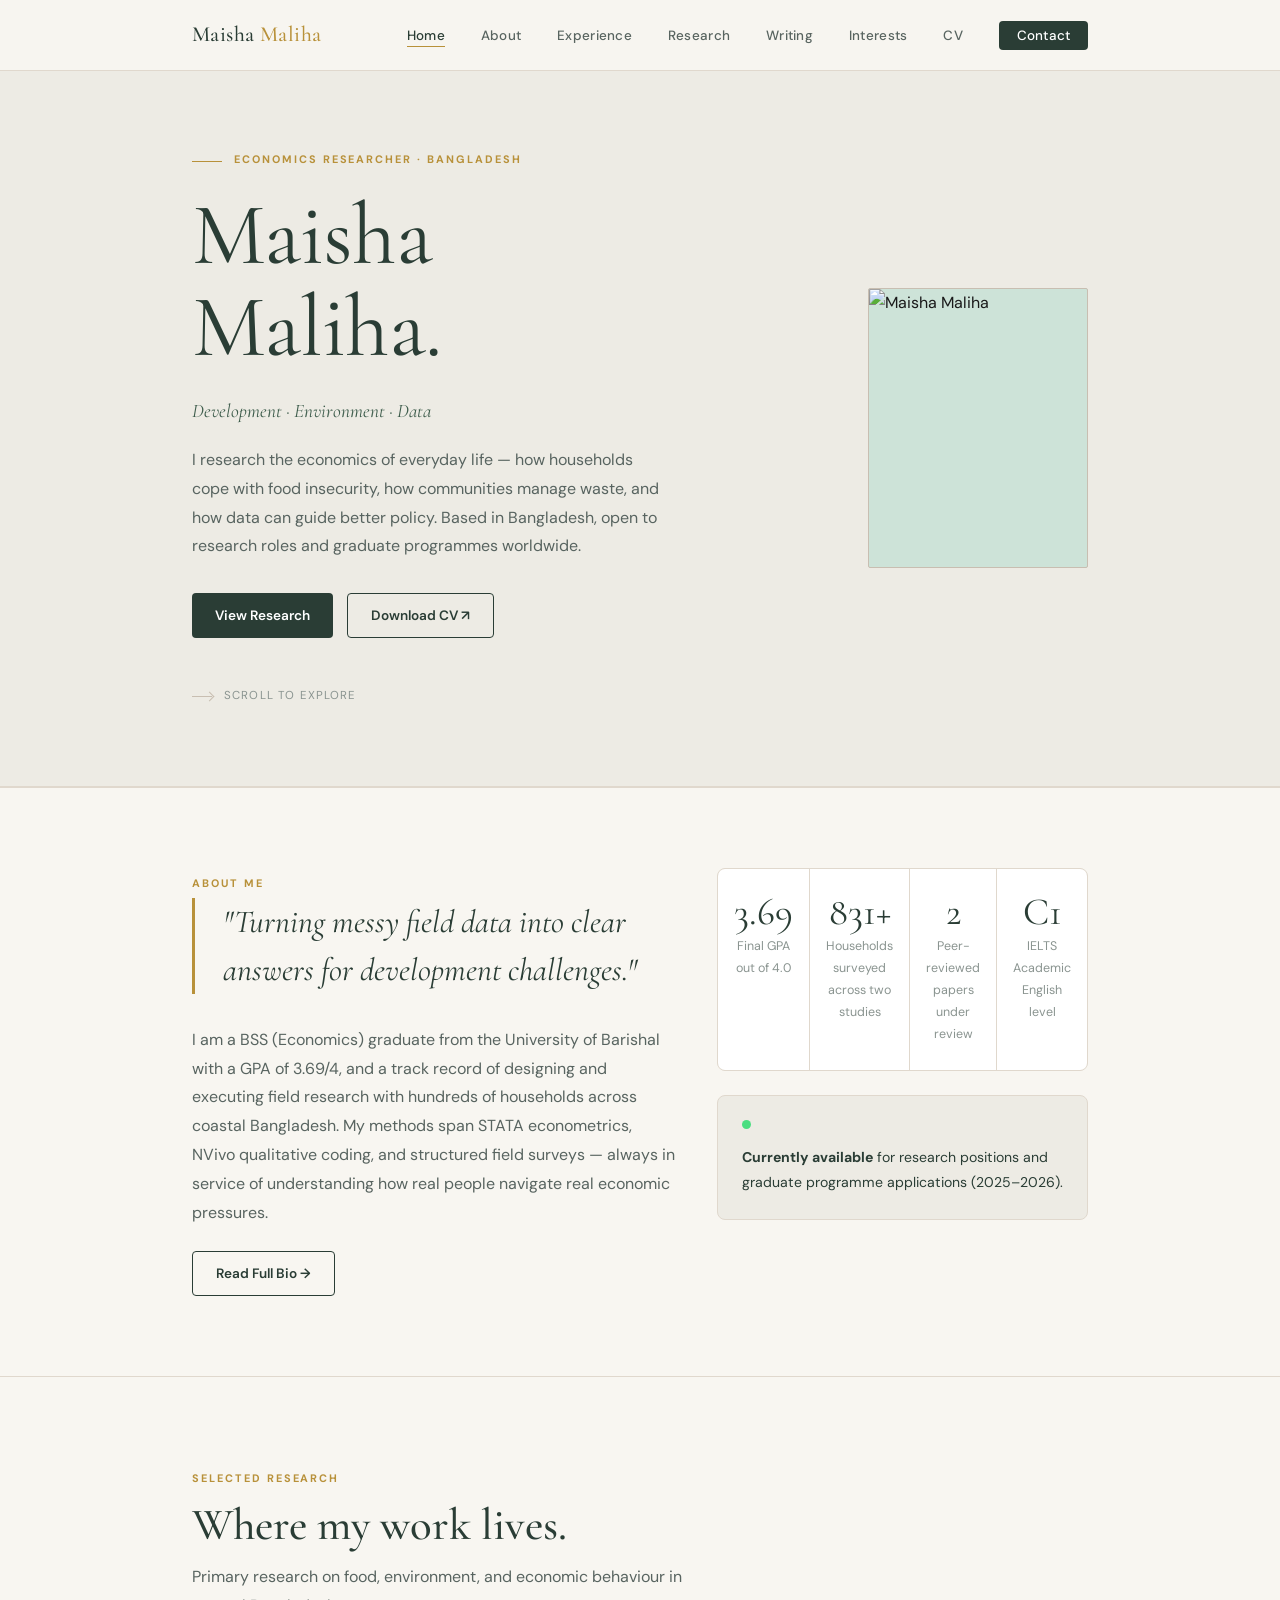
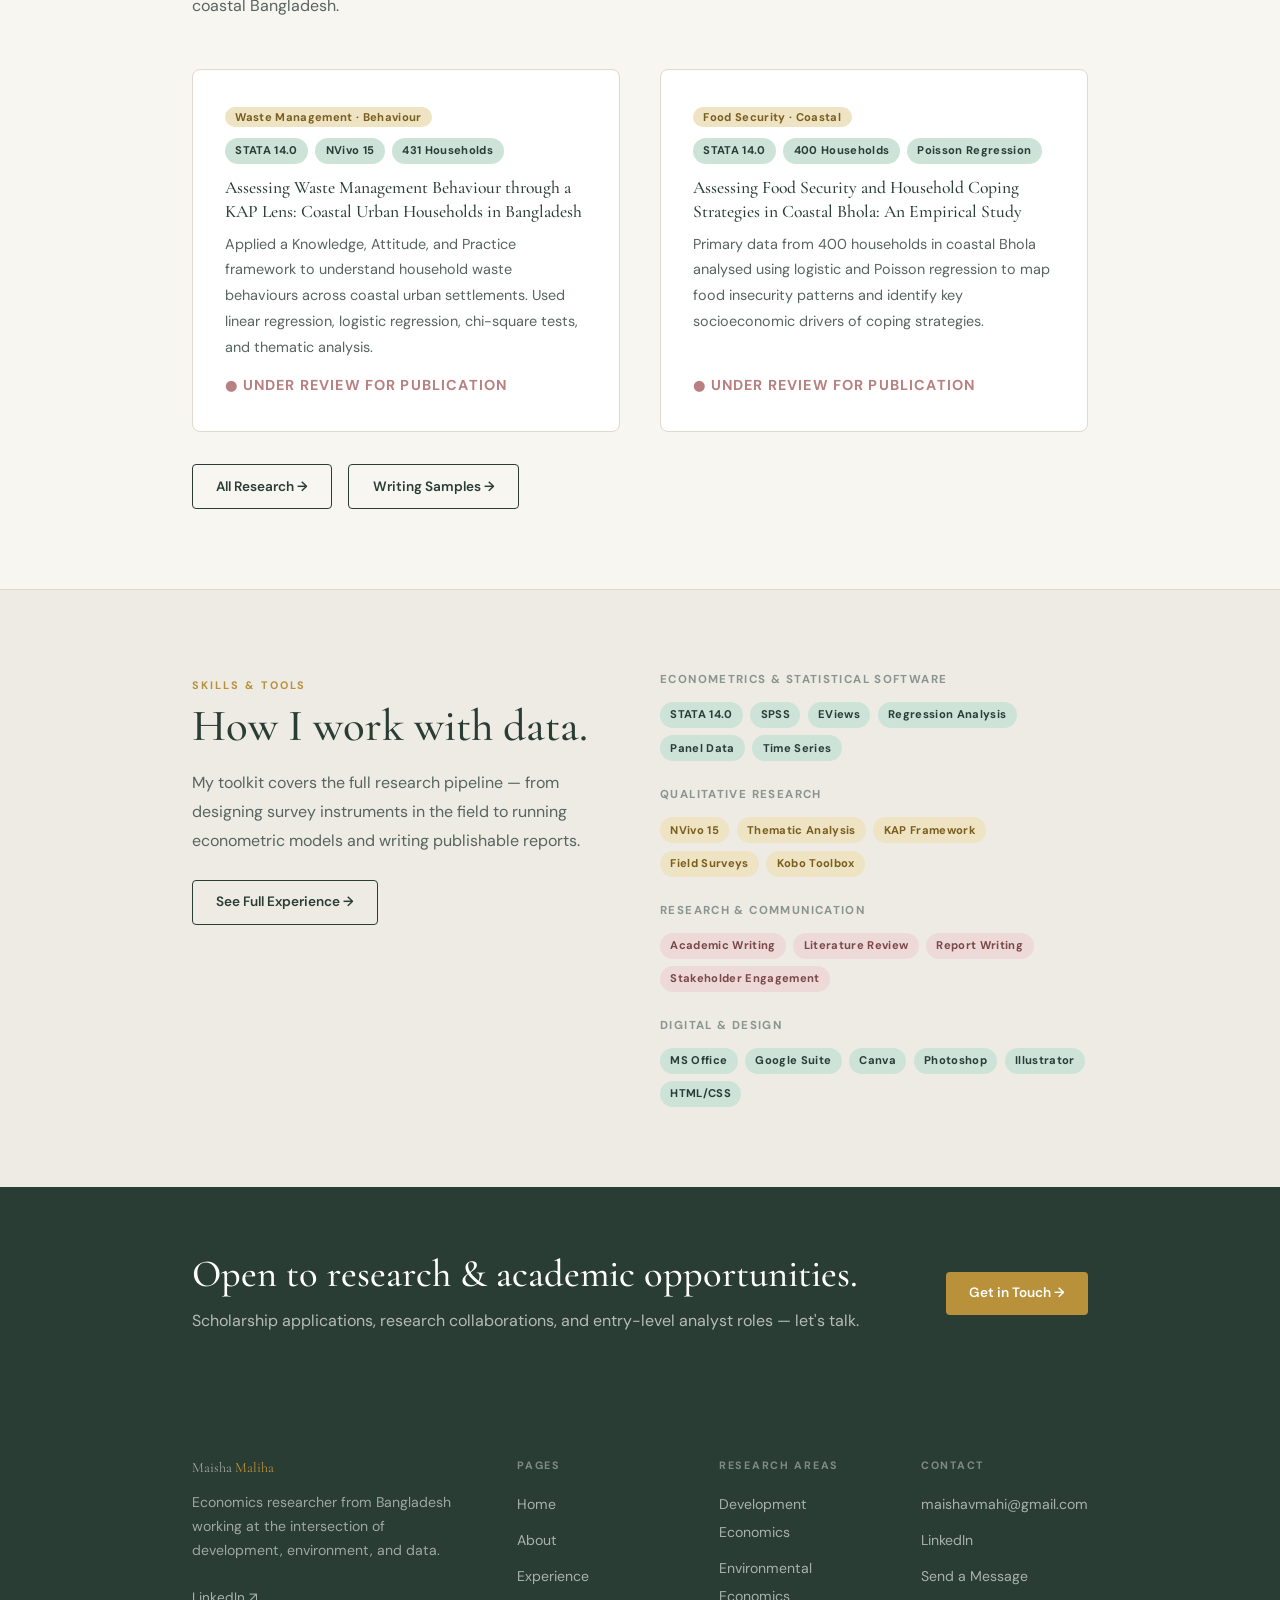
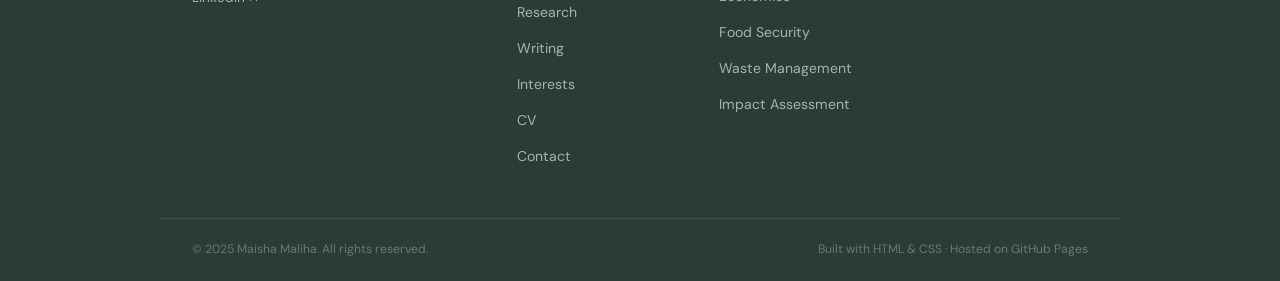
==== index.html @ 53cbda78 "Add files via upload" ====
<!DOCTYPE html>
<html lang="en">
<head>
  <meta charset="UTF-8" />
  <meta name="viewport" content="width=device-width, initial-scale=1.0" />

  <!-- ══ SEO ═══════════════════════════════════════════════════
       ✏️ Replace maishav with your GitHub username below,
          and update the description/keywords if your focus changes.
  ════════════════════════════════════════════════════════════ -->
  <title>Maisha Maliha — Economics Researcher | Bangladesh</title>
  <meta name="description"
        content="Maisha Maliha is a Bangladeshi economics graduate and researcher specialising in development economics, environmental economics, food security, and impact assessment. Available for research roles and graduate programs." />
  <meta name="keywords"
        content="Maisha Maliha, economics researcher Bangladesh, development economics Bangladesh, environmental economist Bangladesh, food security research Bangladesh, impact assessment researcher, STATA economist Bangladesh, econometrics researcher, coastal Bangladesh development, University of Barishal economics, qualitative quantitative research Bangladesh" />
  <meta name="author" content="Maisha Maliha" />
  <meta name="robots" content="index, follow" />
  <link rel="canonical" href="https://maishav.github.io/index.html" />

  <!-- Open Graph -->
  <meta property="og:type"        content="website" />
  <meta property="og:title"       content="Maisha Maliha — Economics Researcher" />
  <meta property="og:description" content="Economics graduate specialising in development, environment, and data research." />
  <meta property="og:url"         content="https://maishav.github.io/" />
  <meta property="og:image"       content="https://maishav.github.io/images/og-cover.jpg" />

  <!-- Twitter Card -->
  <meta name="twitter:card"        content="summary_large_image" />
  <meta name="twitter:title"       content="Maisha Maliha — Economics Researcher" />
  <meta name="twitter:description" content="Economics graduate | Development · Environment · Data | Bangladesh" />

  <!-- Fonts -->
  <link rel="preconnect" href="https://fonts.googleapis.com" />
  <link rel="preconnect" href="https://fonts.gstatic.com" crossorigin />
  <link href="https://fonts.googleapis.com/css2?family=Cormorant+Garamond:ital,wght@0,400;0,500;0,600;1,400;1,500&family=DM+Sans:wght@300;400;500;600&display=swap" rel="stylesheet" />

  <link rel="stylesheet" href="style.css" />

  <!-- ══ STRUCTURED DATA (JSON-LD) ══════════════════════════════
       This helps Google understand who you are and show you in
       knowledge panels and rich results. ✏️ Update URL + photo.
  ════════════════════════════════════════════════════════════ -->
  <script type="application/ld+json">
  {
    "@context": "https://schema.org",
    "@type": "Person",
    "name": "Maisha Maliha",
    "jobTitle": "Economics Researcher",
    "description": "Bangladeshi economics graduate specialising in development economics, environmental economics, food security research, and quantitative data analysis.",
    "url": "https://maishav.github.io",
    "email": "maishavmahi@gmail.com",
    "image": "https://maishav.github.io/images/maisha-maliha.jpg",
    "sameAs": [
      "https://www.linkedin.com/in/maisha-maliha-economics"
    ],
    "alumniOf": {
      "@type": "CollegeOrUniversity",
      "name": "University of Barishal",
      "url": "https://bu.ac.bd/"
    },
    "knowsAbout": [
      "Development Economics",
      "Environmental Economics",
      "Food Security Research",
      "Econometrics",
      "STATA",
      "SPSS",
      "NVivo",
      "Impact Assessment",
      "Qualitative Research",
      "Quantitative Research",
      "Kobo Toolbox",
      "Data Analysis"
    ],
    "nationality": "Bangladeshi",
    "address": {
      "@type": "PostalAddress",
      "addressCountry": "BD",
      "addressLocality": "Barishal"
    },
    "worksFor": {
      "@type": "Organization",
      "name": "Barishal University Research Society"
    }
  }
  </script>

  <style>
    /* ── HOME-SPECIFIC STYLES ── */

    /* Hero */
    #hero {
      padding-top: calc(var(--nav-h) + 5rem);
      padding-bottom: 5rem;
      background: var(--surface);
      border-bottom: 1px solid var(--border);
      border-top: none;
    }
    .hero-grid {
      display: grid;
      grid-template-columns: 1fr auto;
      gap: 4rem;
      align-items: center;
    }
    .hero-eyebrow {
      display: flex;
      align-items: center;
      gap: 0.75rem;
      margin-bottom: 1rem;
    }
    .hero-line { flex: 0 0 30px; height: 1px; background: var(--gold); }
    h1.hero-name {
      font-size: clamp(3rem, 7vw, 5.5rem);
      font-weight: 400;
      letter-spacing: -0.01em;
      line-height: 1.05;
      margin-bottom: 1.25rem;
    }
    .hero-tagline {
      font-family: var(--serif);
      font-style: italic;
      font-size: 1.2rem;
      color: var(--green-mid);
      margin-bottom: 1.1rem;
    }
    .hero-desc { max-width: 480px; font-size: 1rem; line-height: 1.8; }
    .hero-btns { display: flex; gap: 0.85rem; margin-top: 2rem; flex-wrap: wrap; }

    /* Photo / avatar */
    .photo-frame {
      width: 220px;
      height: 280px;
      border: 1px solid var(--border-d);
      border-radius: 2px;
      background: var(--green-lt);
      display: flex;
      flex-direction: column;
      align-items: center;
      justify-content: center;
      gap: 0.5rem;
      flex-shrink: 0;
      position: relative;
      overflow: hidden;
    }
    /* ✏️ When you add your photo: put <img src="images/maisha.jpg"> inside .photo-frame
       and remove the .photo-initials and .photo-hint spans.               */
    .photo-frame img { width: 100%; height: 100%; object-fit: cover; }
    .photo-initials {
      font-family: var(--serif);
      font-size: 3.5rem;
      font-weight: 400;
      color: var(--green);
      opacity: 0.4;
    }
    .photo-hint { font-size: 0.7rem; color: var(--text-mu); text-align: center; padding: 0 1rem; }

    /* Scroll hint */
    .scroll-hint { margin-top: 3rem; display: flex; align-items: center; gap: 0.75rem; }
    .scroll-hint span { font-size: 0.72rem; letter-spacing: 0.1em; text-transform: uppercase; color: var(--text-mu); }
    .scroll-arrow { width: 20px; height: 1px; background: var(--border-d); position: relative; }
    .scroll-arrow::after { content: ''; position: absolute; right: -1px; top: -3px; width: 7px; height: 7px; border-right: 1px solid var(--border-d); border-bottom: 1px solid var(--border-d); transform: rotate(-45deg); }

    /* About teaser */
    #about-teaser { background: var(--bg); }
    .big-quote {
      font-family: var(--serif);
      font-style: italic;
      font-size: clamp(1.4rem, 2.5vw, 2rem);
      color: var(--green);
      line-height: 1.5;
      border-left: 3px solid var(--gold);
      padding-left: 1.75rem;
      margin-bottom: 2rem;
    }
    .stat-row { display: grid; grid-template-columns: repeat(4,1fr); gap: 1px; background: var(--border); border: 1px solid var(--border); border-radius: var(--r-lg); overflow: hidden; }
    .stat-cell { background: var(--card); padding: 1.5rem 1rem; text-align: center; }
    .stat-cell .num  { font-family: var(--serif); font-size: 2.4rem; color: var(--green); line-height: 1; }
    .stat-cell .desc { font-size: 0.78rem; color: var(--text-mu); margin-top: 0.3rem; }

    /* Research preview */
    #research-preview { background: var(--bg); }
    .rp-card {
      background: var(--card);
      border: 1px solid var(--border);
      border-radius: var(--r-lg);
      padding: 2rem;
      display: grid;
      grid-template-rows: auto 1fr auto;
      gap: 0.75rem;
      transition: box-shadow 0.25s, transform 0.25s;
    }
    .rp-card:hover { box-shadow: 0 6px 28px rgba(42,61,53,0.09); transform: translateY(-2px); }
    .rp-card h3 { font-size: 1.1rem; line-height: 1.35; }
    .rp-card p { font-size: 0.9rem; }
    .rp-status { font-size: 0.72rem; font-weight: 700; letter-spacing: 0.08em; text-transform: uppercase; }
    .status-review { color: var(--rose); }
    .status-pub    { color: var(--green-mid); }

    /* Skills snapshot */
    #skills-snap { background: var(--surface); }
    .skill-group { margin-bottom: 1.5rem; }
    .skill-group:last-child { margin-bottom: 0; }
    .skill-group h4 { font-size: 0.72rem; font-weight: 700; letter-spacing: 0.12em; text-transform: uppercase; color: var(--text-mu); margin-bottom: 0.6rem; }

    /* CTA strip */
    #cta-strip {
      background: var(--green);
      padding: 4rem 0;
      border-top: none;
    }
    #cta-strip h2 { color: var(--white); font-size: clamp(1.6rem, 3vw, 2.4rem); }
    #cta-strip p  { color: rgba(255,255,255,0.65); margin-top: 0.6rem; }
    .cta-row { display: flex; justify-content: space-between; align-items: center; gap: 2rem; flex-wrap: wrap; }

    @media (max-width: 640px) {
      .hero-grid  { grid-template-columns: 1fr; }
      .photo-frame { width: 160px; height: 200px; order: -1; margin: 0 auto; }
      .stat-row   { grid-template-columns: 1fr 1fr; }
      .cta-row    { flex-direction: column; align-items: flex-start; }
    }
  </style>
</head>
<body>

<!-- ══ NAV HAMBURGER TRIGGER (must be before <nav>) ════════════ -->
<input type="checkbox" id="nav-cb" class="nav-cb">

<!-- ══ NAVIGATION ══════════════════════════════════════════════ -->
<nav>
  <div class="nav-inner">
    <a href="index.html" class="nav-logo">Maisha <em>Maliha</em></a>
    <ul class="nav-links">
      <li><a href="index.html" class="active">Home</a></li>
      <li><a href="about.html">About</a></li>
      <li><a href="experience.html">Experience</a></li>
      <li><a href="research.html">Research</a></li>
      <li><a href="writing.html">Writing</a></li>
      <li><a href="interests.html">Interests</a></li>
      <li><a href="cv.html">CV</a></li>
      <li class="nav-cta"><a href="contact.html">Contact</a></li>
    </ul>
    <label for="nav-cb" class="hamburger" aria-label="Toggle menu">
      <span></span><span></span><span></span>
    </label>
  </div>
</nav>

<!-- ══ HERO ════════════════════════════════════════════════════ -->
<section id="hero">
  <div class="container">
    <div class="hero-grid">

      <div>
        <div class="hero-eyebrow">
          <div class="hero-line"></div>
          <!-- ✏️ Update your one-line professional identity -->
          <span class="label">Economics Researcher · Bangladesh</span>
        </div>

        <!-- ✏️ Your name -->
        <h1 class="hero-name">Maisha<br>Maliha.</h1>

        <!-- ✏️ Your one-sentence research identity -->
        <p class="hero-tagline">Development · Environment · Data</p>

        <!-- ✏️ 2–3 sentences describing what you do and who for -->
        <p class="hero-desc">
          I research the economics of everyday life — how households cope with food insecurity,
          how communities manage waste, and how data can guide better policy.
          Based in Bangladesh, open to research roles and graduate programmes worldwide.
        </p>

        <div class="hero-btns">
          <a href="research.html" class="btn btn-green">View Research</a>
          <a href="cv.html" class="btn btn-outline">Download CV ↗</a>
        </div>

        <div class="scroll-hint">
          <div class="scroll-arrow"></div>
          <span>Scroll to explore</span>
        </div>
      </div>

      <!-- ✏️ Photo: replace the placeholder below with your photo.
           Save your photo as images/maisha.jpg and replace everything
           inside .photo-frame with: <img src="images/maisha.jpg" alt="Maisha Maliha"> -->
      <div class="photo-frame" aria-label="Photo of Maisha Maliha">
        <img src="images/maisha photo 1.jpg" alt="Maisha Maliha">
      </div>

    </div>
  </div>
</section>

<!-- ══ ABOUT TEASER ════════════════════════════════════════════ -->
<section id="about-teaser">
  <div class="container">
    <div class="g32" style="align-items:start;">

      <div>
        <p class="label">About Me</p>
        <!-- ✏️ Update this quote — your most compelling self-description -->
        <p class="big-quote">
          "Turning messy field data into clear answers for development challenges."
        </p>
        <!-- ✏️ 2–3 sentences of your story -->
        <p>
          I am a BSS (Economics) graduate from the University of Barishal with a GPA of 3.69/4,
          and a track record of designing and executing field research with hundreds of households
          across coastal Bangladesh. My methods span STATA econometrics, NVivo qualitative coding,
          and structured field surveys — always in service of understanding how real people
          navigate real economic pressures.
        </p>
        <a href="about.html" class="btn btn-outline mt-3" style="display:inline-flex;">
          Read Full Bio →
        </a>
      </div>

      <!-- Quick stats -->
      <div>
        <div class="stat-row">
          <div class="stat-cell">
            <div class="num">3.69</div>
            <div class="desc">Final GPA out of 4.0</div>
          </div>
          <div class="stat-cell">
            <div class="num">831+</div>
            <div class="desc">Households surveyed across two studies</div>
          </div>
          <div class="stat-cell">
            <div class="num">2</div>
            <div class="desc">Peer-reviewed papers under review</div>
          </div>
          <div class="stat-cell">
            <div class="num">C1</div>
            <div class="desc">IELTS Academic English level</div>
          </div>
        </div>

        <!-- Availability -->
        <div class="card-surface mt-3" style="display:flex; align-items:center; gap:1rem; flex-wrap:wrap;">
          <div class="avail-dot" style="background:#4ade80;width:9px;height:9px;border-radius:50%;flex-shrink:0;"></div>
          <!-- ✏️ Update this to reflect your current availability -->
          <p style="font-size:0.88rem; color:var(--green); margin:0;">
            <strong>Currently available</strong> for research positions and graduate programme applications (2025–2026).
          </p>
        </div>
      </div>

    </div>
  </div>
</section>

<!-- ══ RESEARCH PREVIEW ════════════════════════════════════════ -->
<section id="research-preview">
  <div class="container">
    <div class="sec-head">
      <p class="label">Selected Research</p>
      <h2>Where my work lives.</h2>
      <p>Primary research on food, environment, and economic behaviour in coastal Bangladesh.</p>
    </div>

    <div class="g2">

      <!-- Research card 1 -->
      <article class="rp-card card-accent">
        <div>
          <span class="tag tag-gold">Waste Management · Behaviour</span>
          <div class="tags mt-1">
            <span class="tag tag-green">STATA 14.0</span>
            <span class="tag tag-green">NVivo 15</span>
            <span class="tag tag-green">431 Households</span>
          </div>
        </div>
        <div>
          <h3>Assessing Waste Management Behaviour through a KAP Lens: Coastal Urban Households in Bangladesh</h3>
          <p class="mt-1">
            Applied a Knowledge, Attitude, and Practice framework to understand household waste
            behaviours across coastal urban settlements. Used linear regression, logistic regression,
            chi-square tests, and thematic analysis.
          </p>
        </div>
        <p class="rp-status status-review">● Under Review for Publication</p>
      </article>

      <!-- Research card 2 -->
      <article class="rp-card card-accent">
        <div>
          <span class="tag tag-gold">Food Security · Coastal</span>
          <div class="tags mt-1">
            <span class="tag tag-green">STATA 14.0</span>
            <span class="tag tag-green">400 Households</span>
            <span class="tag tag-green">Poisson Regression</span>
          </div>
        </div>
        <div>
          <h3>Assessing Food Security and Household Coping Strategies in Coastal Bhola: An Empirical Study</h3>
          <p class="mt-1">
            Primary data from 400 households in coastal Bhola analysed using logistic and Poisson
            regression to map food insecurity patterns and identify key socioeconomic drivers
            of coping strategies.
          </p>
        </div>
        <p class="rp-status status-review">● Under Review for Publication</p>
      </article>

    </div>

    <div style="margin-top:2rem; display:flex; gap:1rem; align-items:center;">
      <a href="research.html" class="btn btn-outline">All Research →</a>
      <a href="writing.html" class="btn btn-outline">Writing Samples →</a>
    </div>
  </div>
</section>

<!-- ══ SKILLS SNAPSHOT ══════════════════════════════════════════ -->
<section id="skills-snap">
  <div class="container">
    <div class="g2" style="align-items:start;">
      <div>
        <p class="label">Skills & Tools</p>
        <h2>How I work with data.</h2>
        <p class="mt-2">
          My toolkit covers the full research pipeline — from designing survey instruments
          in the field to running econometric models and writing publishable reports.
        </p>
        <a href="experience.html" class="btn btn-outline mt-3" style="display:inline-flex;">
          See Full Experience →
        </a>
      </div>

      <div>
        <!-- ✏️ Edit these skill groups to match your current expertise -->
        <div class="skill-group">
          <h4>Econometrics & Statistical Software</h4>
          <div class="tags">
            <span class="tag tag-green">STATA 14.0</span>
            <span class="tag tag-green">SPSS</span>
            <span class="tag tag-green">EViews</span>
            <span class="tag tag-green">Regression Analysis</span>
            <span class="tag tag-green">Panel Data</span>
            <span class="tag tag-green">Time Series</span>
          </div>
        </div>
        <div class="skill-group">
          <h4>Qualitative Research</h4>
          <div class="tags">
            <span class="tag tag-gold">NVivo 15</span>
            <span class="tag tag-gold">Thematic Analysis</span>
            <span class="tag tag-gold">KAP Framework</span>
            <span class="tag tag-gold">Field Surveys</span>
            <span class="tag tag-gold">Kobo Toolbox</span>
          </div>
        </div>
        <div class="skill-group">
          <h4>Research & Communication</h4>
          <div class="tags">
            <span class="tag tag-rose">Academic Writing</span>
            <span class="tag tag-rose">Literature Review</span>
            <span class="tag tag-rose">Report Writing</span>
            <span class="tag tag-rose">Stakeholder Engagement</span>
          </div>
        </div>
        <div class="skill-group">
          <h4>Digital & Design</h4>
          <div class="tags">
            <span class="tag tag-green">MS Office</span>
            <span class="tag tag-green">Google Suite</span>
            <span class="tag tag-green">Canva</span>
            <span class="tag tag-green">Photoshop</span>
            <span class="tag tag-green">Illustrator</span>
            <span class="tag tag-green">HTML/CSS</span>
          </div>
        </div>
      </div>
    </div>
  </div>
</section>

<!-- ══ CTA STRIP ════════════════════════════════════════════════ -->
<section id="cta-strip">
  <div class="container">
    <div class="cta-row">
      <div>
        <!-- ✏️ Update based on what you're currently looking for -->
        <h2>Open to research &amp; academic opportunities.</h2>
        <p>Scholarship applications, research collaborations, and entry-level analyst roles — let's talk.</p>
      </div>
      <a href="contact.html" class="btn btn-gold" style="flex-shrink:0;">Get in Touch →</a>
    </div>
  </div>
</section>

<!-- ══ FOOTER ═══════════════════════════════════════════════════ -->
<footer>
  <div class="footer-grid">
    <div>
      <p class="f-brand">Maisha <em>Maliha</em></p>
      <!-- ✏️ Update your one-line description -->
      <p>Economics researcher from Bangladesh working at the intersection of development, environment, and data.</p>
      <div style="margin-top:1.25rem;">
        <!-- ✏️ Update LinkedIn URL -->
        <a href="https://www.linkedin.com/in/maisha-maliha-economics" target="_blank" rel="noopener" style="color:rgba(255,255,255,0.6); font-size:0.85rem;">LinkedIn ↗</a>
      </div>
    </div>
    <div class="f-col">
      <h5>Pages</h5>
      <ul>
        <li><a href="index.html">Home</a></li>
        <li><a href="about.html">About</a></li>
        <li><a href="experience.html">Experience</a></li>
        <li><a href="research.html">Research</a></li>
        <li><a href="writing.html">Writing</a></li>
        <li><a href="interests.html">Interests</a></li>
      <li><a href="cv.html">CV</a></li>
        <li><a href="contact.html">Contact</a></li>
      </ul>
    </div>
    <div class="f-col">
      <h5>Research Areas</h5>
      <ul>
        <li><a href="research.html">Development Economics</a></li>
        <li><a href="research.html">Environmental Economics</a></li>
        <li><a href="research.html">Food Security</a></li>
        <li><a href="research.html">Waste Management</a></li>
        <li><a href="research.html">Impact Assessment</a></li>
      </ul>
    </div>
    <div class="f-col">
      <h5>Contact</h5>
      <ul>
        <!-- ✏️ Update email and LinkedIn -->
        <li><a href="mailto:maishavmahi@gmail.com">maishavmahi@gmail.com</a></li>
        <li><a href="https://www.linkedin.com/in/maisha-maliha-economics" target="_blank" rel="noopener">LinkedIn</a></li>
        <li><a href="contact.html">Send a Message</a></li>
      </ul>
    </div>
  </div>
  <div class="footer-btm">
    <!-- ✏️ Update year -->
    <p>© 2025 Maisha Maliha. All rights reserved.</p>
    <p>Built with HTML &amp; CSS · Hosted on <a href="https://pages.github.com" target="_blank">GitHub Pages</a></p>
  </div>
</footer>

</body>
</html>
---- style.css ----
/* ================================================================
   MAISHA MALIHA — PORTFOLIO  |  style.css
   Shared stylesheet for all pages.
   ✏️ To change colours globally, edit only the :root block below.
   ================================================================ */

/* ── DESIGN TOKENS ─────────────────────────────────────────────── */
:root {
  --bg:        #F8F6F1;   /* warm off-white page background        */
  --surface:   #EDEBE4;   /* slightly deeper cream — hero/sections */
  --card:      #FFFFFF;
  --border:    #E0D8CD;
  --border-d:  #C8BEB1;

  --green:     #2A3D35;   /* primary — deep forest green           */
  --green-mid: #3D5C4B;
  --green-lt:  #CDE3D8;

  --gold:      #B8913A;   /* accent — warm antiqued gold           */
  --gold-lt:   #EEE3C3;

  --rose:      #B88080;   /* soft dusty rose — tertiary accent     */
  --rose-lt:   #EED9D9;

  --text:      #1A1A1A;
  --text-sec:  #586460;
  --text-mu:   #8A9490;

  --white:     #FFFFFF;

  /* ✏️ Change fonts here — just swap the Google Font name */
  --serif:  'Cormorant Garamond', Georgia, serif;
  --sans:   'DM Sans', system-ui, sans-serif;

  --nav-h:  70px;
  --max-w:  960px;
  --r:      4px;
  --r-lg:   8px;
}

/* ── RESET ──────────────────────────────────────────────────────── */
*, *::before, *::after { box-sizing: border-box; margin: 0; padding: 0; }
html { scroll-behavior: smooth; }
body { font-family: var(--sans); background: var(--bg); color: var(--text); line-height: 1.75; font-size: 16px; }
img { max-width: 100%; display: block; }
ul  { list-style: none; }
a   { color: var(--green-mid); text-decoration: none; transition: color 0.2s; }
a:hover { color: var(--gold); }

/* ── TYPOGRAPHY ─────────────────────────────────────────────────── */
h1, h2, h3 { font-family: var(--serif); font-weight: 500; line-height: 1.2; color: var(--green); }
h4          { font-family: var(--sans);  font-weight: 600; color: var(--text); }
h1 { font-size: clamp(2.8rem, 6vw, 5rem); font-weight: 400; }
h2 { font-size: clamp(1.8rem, 3.5vw, 2.8rem); }
h3 { font-size: 1.25rem; }
p  { color: var(--text-sec); line-height: 1.8; }

.label {
  display: inline-block;
  font-size: 0.68rem;
  font-weight: 700;
  letter-spacing: 0.18em;
  text-transform: uppercase;
  color: var(--gold);
  margin-bottom: 0.25rem;
}

/* ── LAYOUT ─────────────────────────────────────────────────────── */
.container { max-width: var(--max-w); margin: 0 auto; padding: 0 2rem; }
section { padding: 5rem 0; }
section + section { border-top: 1px solid var(--border); }
.sec-head { margin-bottom: 3rem; }
.sec-head h2 { margin-top: 0.4rem; }
.sec-head p  { margin-top: 0.7rem; max-width: 540px; }

/* Responsive grid helpers */
.g2   { display: grid; grid-template-columns: 1fr 1fr;            gap: 2.5rem; }
.g3   { display: grid; grid-template-columns: repeat(3,1fr);      gap: 1.5rem; }
.g4   { display: grid; grid-template-columns: repeat(4,1fr);      gap: 1.25rem; }
.g23  { display: grid; grid-template-columns: 2fr 3fr;            gap: 2.5rem; }
.g32  { display: grid; grid-template-columns: 3fr 2fr;            gap: 2.5rem; }

/* ── NAVIGATION (CSS-only hamburger) ───────────────────────────── */

/* Hidden checkbox — the hamburger trigger */
.nav-cb { display: none; position: absolute; }

nav {
  position: fixed;
  top: 0; left: 0; right: 0;
  background: rgba(248,246,241,0.94);
  backdrop-filter: blur(16px);
  -webkit-backdrop-filter: blur(16px);
  border-bottom: 1px solid var(--border);
  z-index: 999;
}

.nav-inner {
  max-width: var(--max-w);
  margin: 0 auto;
  padding: 0 2rem;
  height: var(--nav-h);
  display: flex;
  align-items: center;
}

.nav-logo {
  font-family: var(--serif);
  font-size: 1.35rem;
  font-weight: 500;
  color: var(--green);
  margin-right: auto;
  letter-spacing: 0.02em;
}
.nav-logo em { color: var(--gold); font-style: normal; }

.nav-links {
  display: flex;
  gap: 2.25rem;
  align-items: center;
}
.nav-links a {
  font-size: 0.84rem;
  font-weight: 500;
  color: var(--text-sec);
  letter-spacing: 0.02em;
}
.nav-links a:hover { color: var(--green); }
.nav-links a.active {
  color: var(--green);
  border-bottom: 1.5px solid var(--gold);
  padding-bottom: 2px;
}
.nav-cta a {
  background: var(--green) !important;
  color: var(--white) !important;
  padding: 0.4rem 1.1rem !important;
  border-radius: var(--r) !important;
  border-bottom: none !important;
}
.nav-cta a:hover { background: var(--gold) !important; }

.hamburger {
  display: none;
  flex-direction: column;
  gap: 5px;
  cursor: pointer;
  padding: 8px;
  margin-left: 1.5rem;
}
.hamburger span {
  display: block;
  width: 22px;
  height: 1.5px;
  background: var(--green);
  transition: all 0.3s ease;
  border-radius: 2px;
}

@media (max-width: 768px) {
  .hamburger { display: flex; }
  .nav-inner  { flex-wrap: wrap; height: auto; padding: 0.9rem 1.5rem; }

  .nav-links {
    display: none;
    width: 100%;
    flex-direction: column;
    align-items: flex-start;
    gap: 1.1rem;
    padding: 1rem 0 0.5rem;
    border-top: 1px solid var(--border);
    margin-top: 0.5rem;
  }

  /* Hamburger → open state */
  .nav-cb:checked ~ nav .nav-links { display: flex; }
  .nav-cb:checked ~ nav .hamburger span:nth-child(1) { transform: rotate(45deg) translate(4.5px, 4.5px); }
  .nav-cb:checked ~ nav .hamburger span:nth-child(2) { opacity: 0; }
  .nav-cb:checked ~ nav .hamburger span:nth-child(3) { transform: rotate(-45deg) translate(4.5px, -4.5px); }
}

/* ── PAGE HERO (sub-pages) ──────────────────────────────────────── */
.page-hero {
  padding-top:    calc(var(--nav-h) + 3.5rem);
  padding-bottom: 3.5rem;
  background: var(--surface);
  border-bottom: 1px solid var(--border);
}
.page-hero h1 { font-size: clamp(2rem, 5vw, 3.2rem); margin-top: 0.4rem; }
.page-hero p  { font-size: 1.05rem; margin-top: 0.75rem; max-width: 540px; }

/* ── BUTTONS ────────────────────────────────────────────────────── */
.btn {
  display: inline-flex;
  align-items: center;
  gap: 0.4rem;
  padding: 0.6rem 1.45rem;
  border-radius: var(--r);
  font-family: var(--sans);
  font-size: 0.85rem;
  font-weight: 600;
  cursor: pointer;
  transition: all 0.22s;
  text-decoration: none;
  border: none;
}
.btn-green   { background: var(--green); color: var(--white); }
.btn-green:hover { background: var(--green-mid); color: var(--white); }
.btn-outline { background: transparent; color: var(--green); border: 1.5px solid var(--green); }
.btn-outline:hover { background: var(--green); color: var(--white); }
.btn-gold    { background: var(--gold); color: var(--white); }
.btn-gold:hover { background: #9A7A2E; color: var(--white); }
.btn-sm { padding: 0.38rem 1rem; font-size: 0.78rem; }

/* ── CARDS ──────────────────────────────────────────────────────── */
.card {
  background: var(--card);
  border: 1px solid var(--border);
  border-radius: var(--r-lg);
  padding: 1.75rem;
  transition: box-shadow 0.25s, transform 0.25s;
}
.card:hover { box-shadow: 0 6px 28px rgba(42,61,53,0.09); transform: translateY(-2px); }
.card-accent { border-left: 3px solid var(--gold); border-radius: 0 var(--r-lg) var(--r-lg) 0; }
.card-surface { background: var(--surface); border: 1px solid var(--border); border-radius: var(--r-lg); padding: 1.5rem; }

/* ── TAGS ───────────────────────────────────────────────────────── */
.tags { display: flex; flex-wrap: wrap; gap: 0.45rem; margin-top: 0.75rem; }
.tag  { font-size: 0.7rem; font-weight: 700; padding: 0.2rem 0.65rem; border-radius: 100px; letter-spacing: 0.03em; }
.tag-green { background: var(--green-lt); color: var(--green); }
.tag-gold  { background: var(--gold-lt);  color: #7A5E1E; }
.tag-rose  { background: var(--rose-lt);  color: #7A4848; }

/* ── TIMELINE ───────────────────────────────────────────────────── */
.timeline { padding-left: 1.75rem; border-left: 1px solid var(--border-d); }
.tl-item  { position: relative; padding-bottom: 2.5rem; }
.tl-item:last-child { padding-bottom: 0; }
.tl-item::before {
  content: '';
  position: absolute;
  left: -1.9rem; top: 5px;
  width: 11px; height: 11px;
  border-radius: 50%;
  background: var(--gold);
  border: 2.5px solid var(--bg);
  outline: 1px solid var(--gold);
}
.tl-date { font-size: 0.72rem; font-weight: 700; color: var(--text-mu); letter-spacing: 0.09em; text-transform: uppercase; margin-bottom: 0.3rem; }
.tl-item h3 { font-size: 1.15rem; font-weight: 600; color: var(--green); margin-bottom: 0.15rem; }
.tl-org  { font-size: 0.9rem; color: var(--green-mid); font-weight: 600; margin-bottom: 0.55rem; }
.tl-item p, .tl-item li { font-size: 0.92rem; color: var(--text-sec); }
.tl-item ul { padding-left: 1rem; margin-top: 0.45rem; }
.tl-item li { margin-bottom: 0.3rem; list-style: disc; }

/* ── STAT BOXES ─────────────────────────────────────────────────── */
.stat { text-align: center; padding: 1.5rem 1rem; }
.stat .num  { font-family: var(--serif); font-size: 2.8rem; font-weight: 400; color: var(--green); line-height: 1; }
.stat .desc { font-size: 0.82rem; color: var(--text-mu); margin-top: 0.4rem; }

/* ── ORNAMENT / DIVIDER ─────────────────────────────────────────── */
.ornament { display: flex; align-items: center; gap: 1rem; margin: 1.25rem 0; }
.ornament::before, .ornament::after { content: ''; flex: 1; height: 1px; background: var(--border); }
.ornament span { font-family: var(--serif); font-style: italic; color: var(--text-mu); font-size: 0.9rem; white-space: nowrap; }

/* ── BLOCKQUOTE ─────────────────────────────────────────────────── */
blockquote {
  border-left: 3px solid var(--gold);
  padding: 1rem 1.5rem;
  background: var(--gold-lt);
  border-radius: 0 var(--r) var(--r) 0;
  margin: 1.5rem 0;
}
blockquote p { color: var(--text); font-family: var(--serif); font-style: italic; font-size: 1.05rem; line-height: 1.65; }

/* ── INFO BOX ───────────────────────────────────────────────────── */
.info-box { background: var(--green-lt); border: 1px solid var(--green-mid); border-radius: var(--r); padding: 1rem 1.25rem; }
.info-box p { color: var(--green); font-size: 0.88rem; }

/* ── AVAILABILITY BADGE ─────────────────────────────────────────── */
.avail-badge { display: inline-flex; align-items: center; gap: 0.5rem; background: rgba(255,255,255,0.1); border: 1px solid rgba(255,255,255,0.25); border-radius: 100px; padding: 0.4rem 1rem; font-size: 0.8rem; color: rgba(255,255,255,0.75); }
.avail-dot   { width: 7px; height: 7px; border-radius: 50%; background: #4ade80; flex-shrink: 0; animation: pulse 2s infinite; }
@keyframes pulse { 0%,100%{opacity:1} 50%{opacity:0.5} }

/* ── FOOTER ─────────────────────────────────────────────────────── */
footer { background: var(--green); }
.footer-grid {
  max-width: var(--max-w);
  margin: 0 auto;
  padding: 3.5rem 2rem 2.5rem;
  display: grid;
  grid-template-columns: 1.8fr 1fr 1fr 1fr;
  gap: 3rem;
  border-bottom: 1px solid rgba(255,255,255,0.1);
}
.f-brand { font-family: var(--serif); font-size: 1.5rem; color: var(--white); margin-bottom: 0.75rem; }
.f-brand em { color: var(--gold); font-style: normal; }
.footer-grid p { font-size: 0.88rem; color: rgba(255,255,255,0.55); line-height: 1.7; }
.f-col h5 { font-size: 0.67rem; font-weight: 700; letter-spacing: 0.16em; text-transform: uppercase; color: rgba(255,255,255,0.4); margin-bottom: 1rem; }
.f-col li { margin-bottom: 0.5rem; }
.f-col a  { font-size: 0.88rem; color: rgba(255,255,255,0.6); }
.f-col a:hover { color: var(--gold); }
.footer-btm {
  max-width: var(--max-w); margin: 0 auto;
  padding: 1.25rem 2rem;
  display: flex; justify-content: space-between; align-items: center;
}
.footer-btm p, .footer-btm a { font-size: 0.76rem; color: rgba(255,255,255,0.3); }
.footer-btm a:hover { color: var(--gold); }

/* ── UTILITY ────────────────────────────────────────────────────── */
.mt-1 { margin-top: 0.5rem; }
.mt-2 { margin-top: 1rem; }
.mt-3 { margin-top: 1.5rem; }
.mt-4 { margin-top: 2rem; }
.gap-sm { display: flex; gap: 0.75rem; flex-wrap: wrap; }
.text-mu { color: var(--text-mu); font-size: 0.88rem; }
.text-c  { text-align: center; }
.sr-only { position: absolute; width: 1px; height: 1px; overflow: hidden; clip: rect(0,0,0,0); }

/* ── RESPONSIVE ─────────────────────────────────────────────────── */
@media (max-width: 860px) {
  .g4 { grid-template-columns: 1fr 1fr; }
  .footer-grid { grid-template-columns: 1fr 1fr; gap: 2rem; }
}
@media (max-width: 640px) {
  section { padding: 3rem 0; }
  .g2, .g3, .g4, .g23, .g32 { grid-template-columns: 1fr; gap: 1.5rem; }
  .footer-grid { grid-template-columns: 1fr; }
  .footer-btm  { flex-direction: column; gap: 0.4rem; text-align: center; }
}
@media (max-width: 480px) {
  .container { padding: 0 1.25rem; }
}
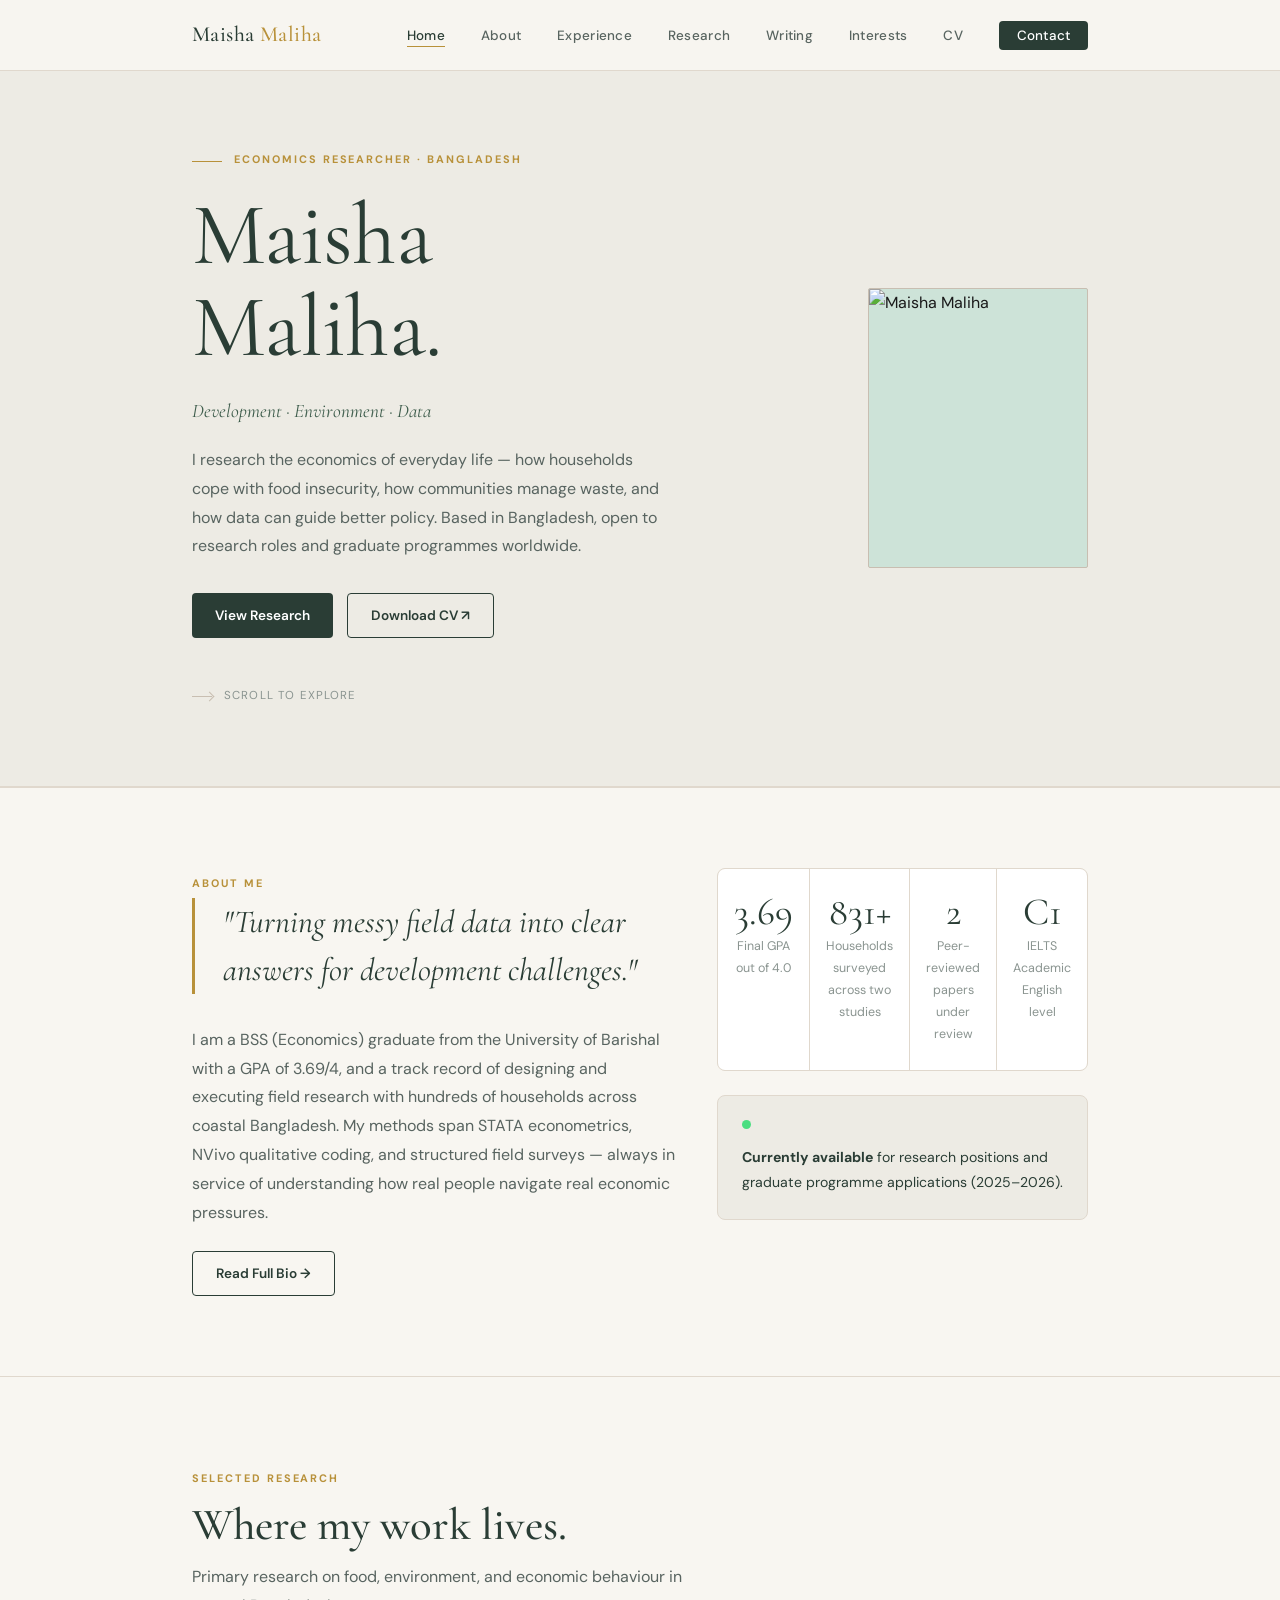
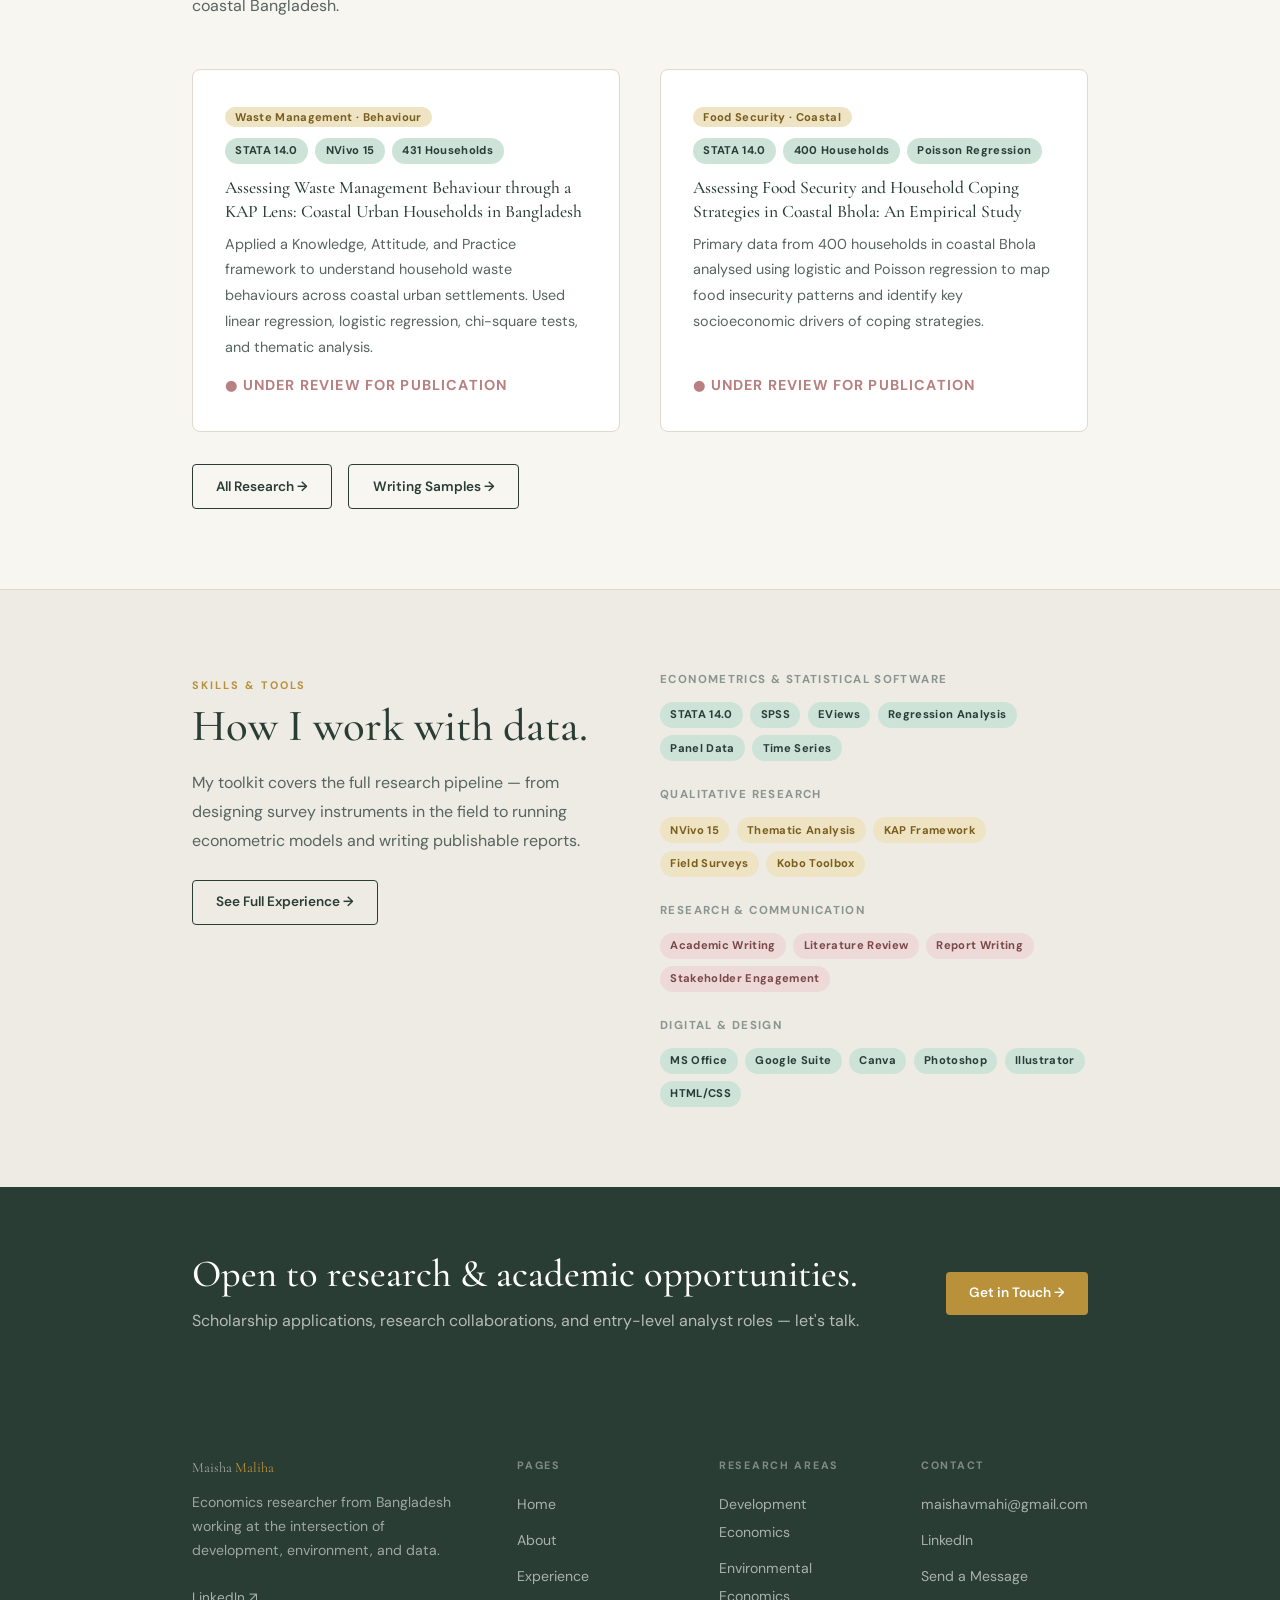
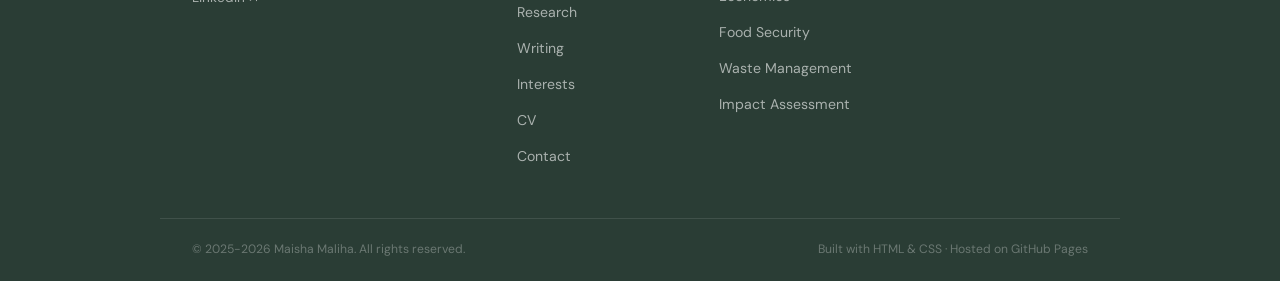
==== commit fed2b625: "Update index.html" ====
--- a/index.html
+++ b/index.html
@@ -538,7 +538,7 @@
   </div>
   <div class="footer-btm">
     <!-- ✏️ Update year -->
-    <p>© 2025 Maisha Maliha. All rights reserved.</p>
+    <p>© 2025-2026 Maisha Maliha. All rights reserved.</p>
     <p>Built with HTML &amp; CSS · Hosted on <a href="https://pages.github.com" target="_blank">GitHub Pages</a></p>
   </div>
 </footer>
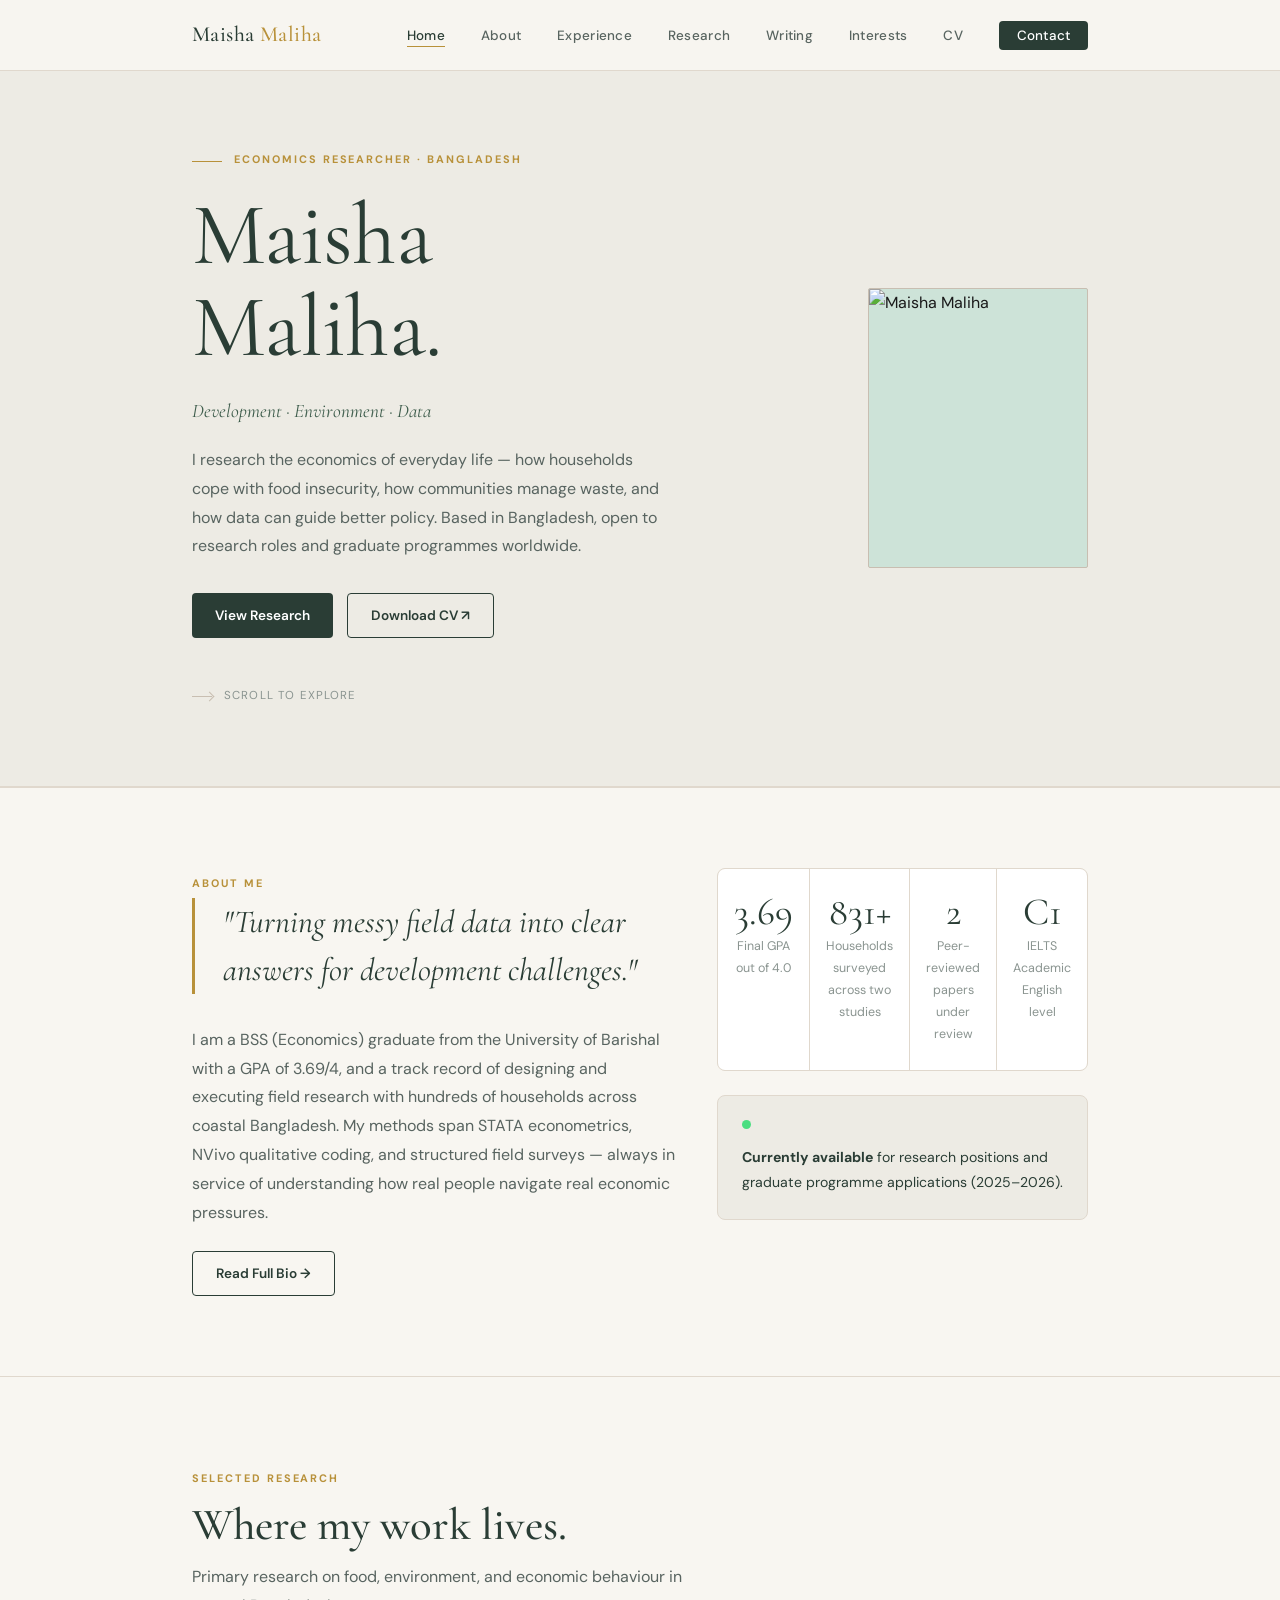
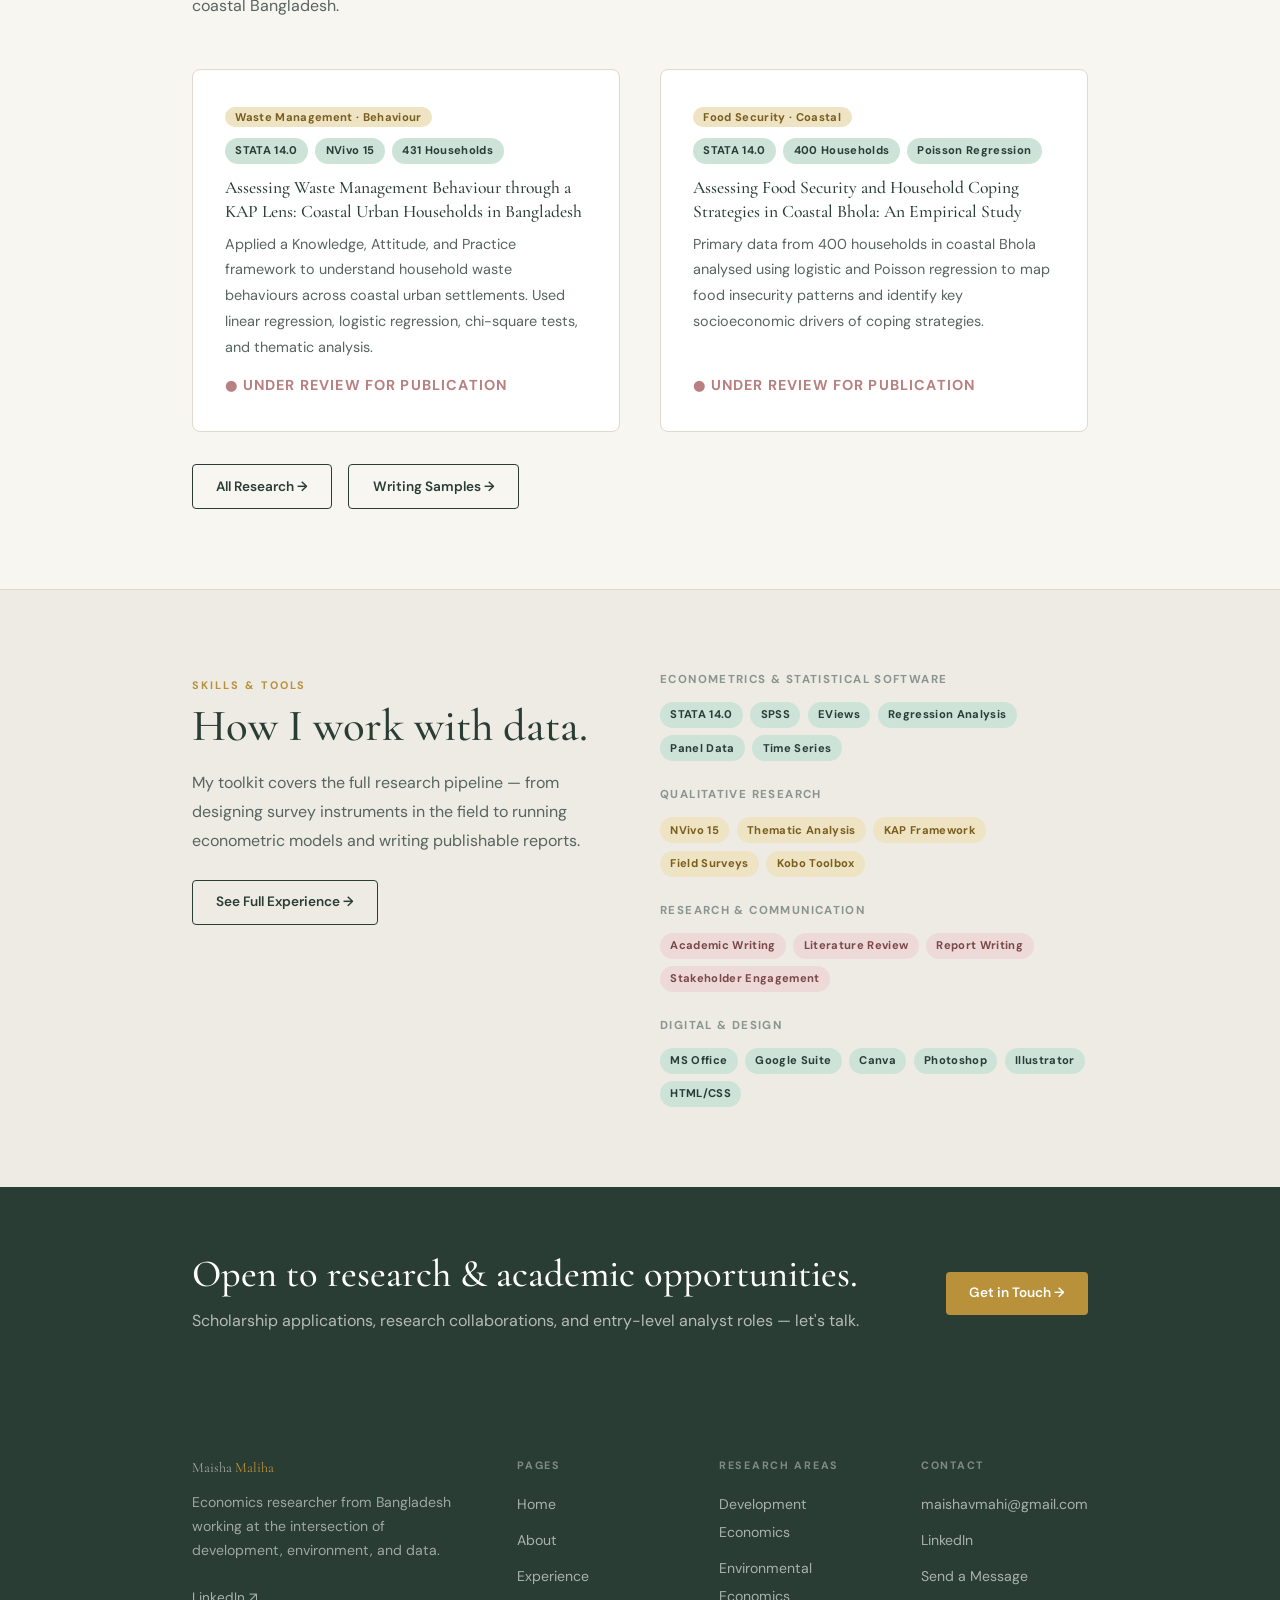
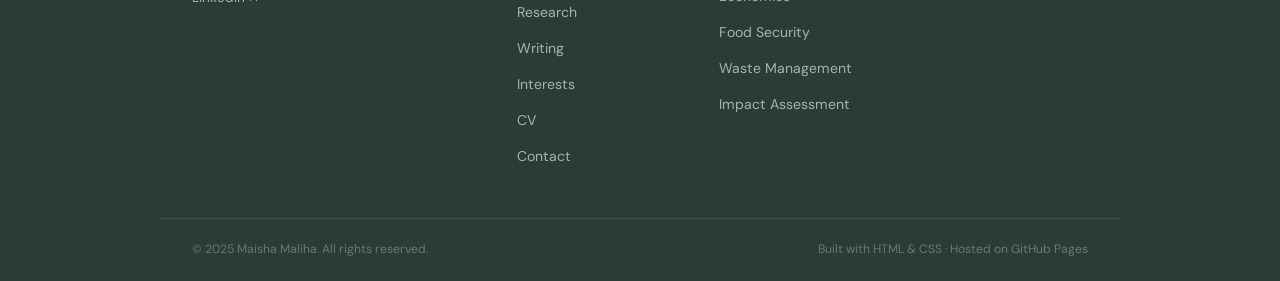
==== commit aa782c1e: "about page: add LinkedIn icon" ====
--- a/index.html
+++ b/index.html
@@ -285,7 +285,7 @@
            Save your photo as images/maisha.jpg and replace everything
            inside .photo-frame with: <img src="images/maisha.jpg" alt="Maisha Maliha"> -->
       <div class="photo-frame" aria-label="Photo of Maisha Maliha">
-        <img src="images/maisha photo 1.jpg" alt="Maisha Maliha">
+        <img src="images/maisha.jpg" alt="Maisha Maliha">
       </div>
 
     </div>
@@ -538,7 +538,7 @@
   </div>
   <div class="footer-btm">
     <!-- ✏️ Update year -->
-    <p>© 2025-2026 Maisha Maliha. All rights reserved.</p>
+    <p>© 2025 Maisha Maliha. All rights reserved.</p>
     <p>Built with HTML &amp; CSS · Hosted on <a href="https://pages.github.com" target="_blank">GitHub Pages</a></p>
   </div>
 </footer>
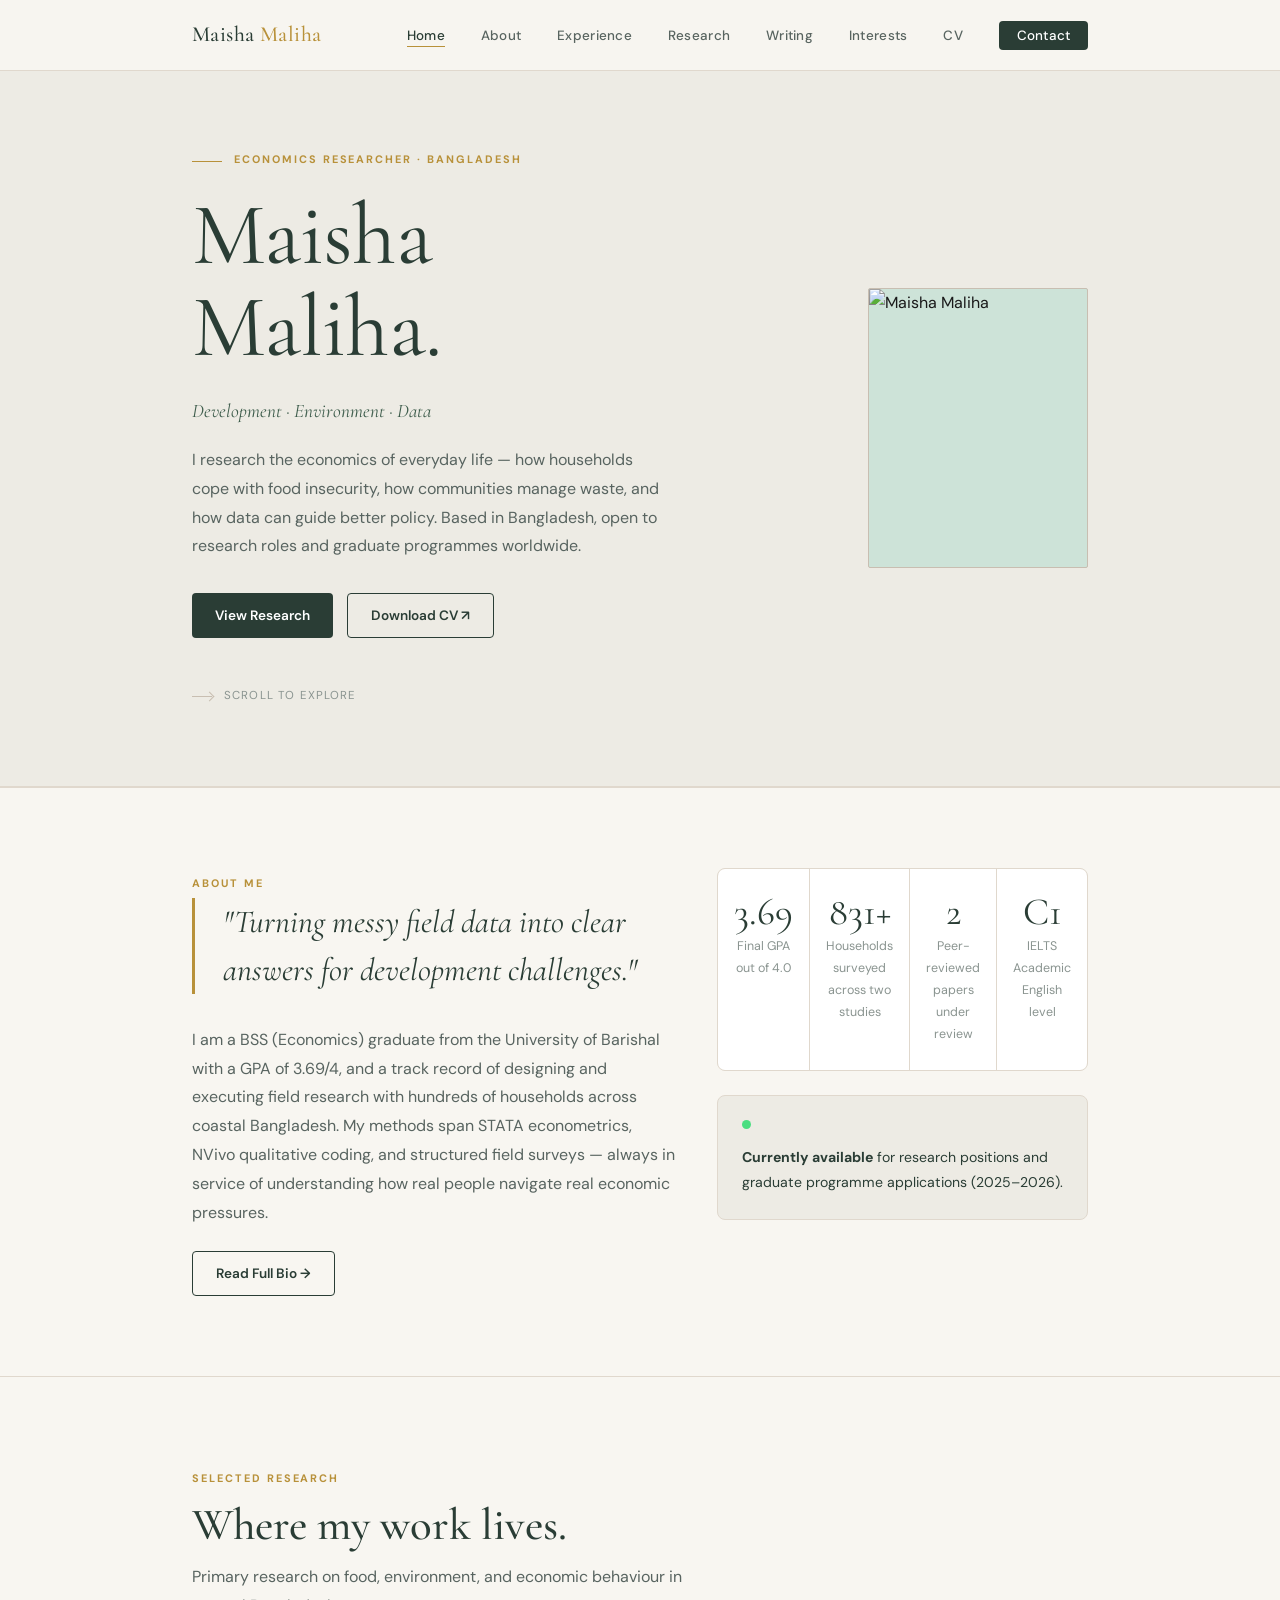
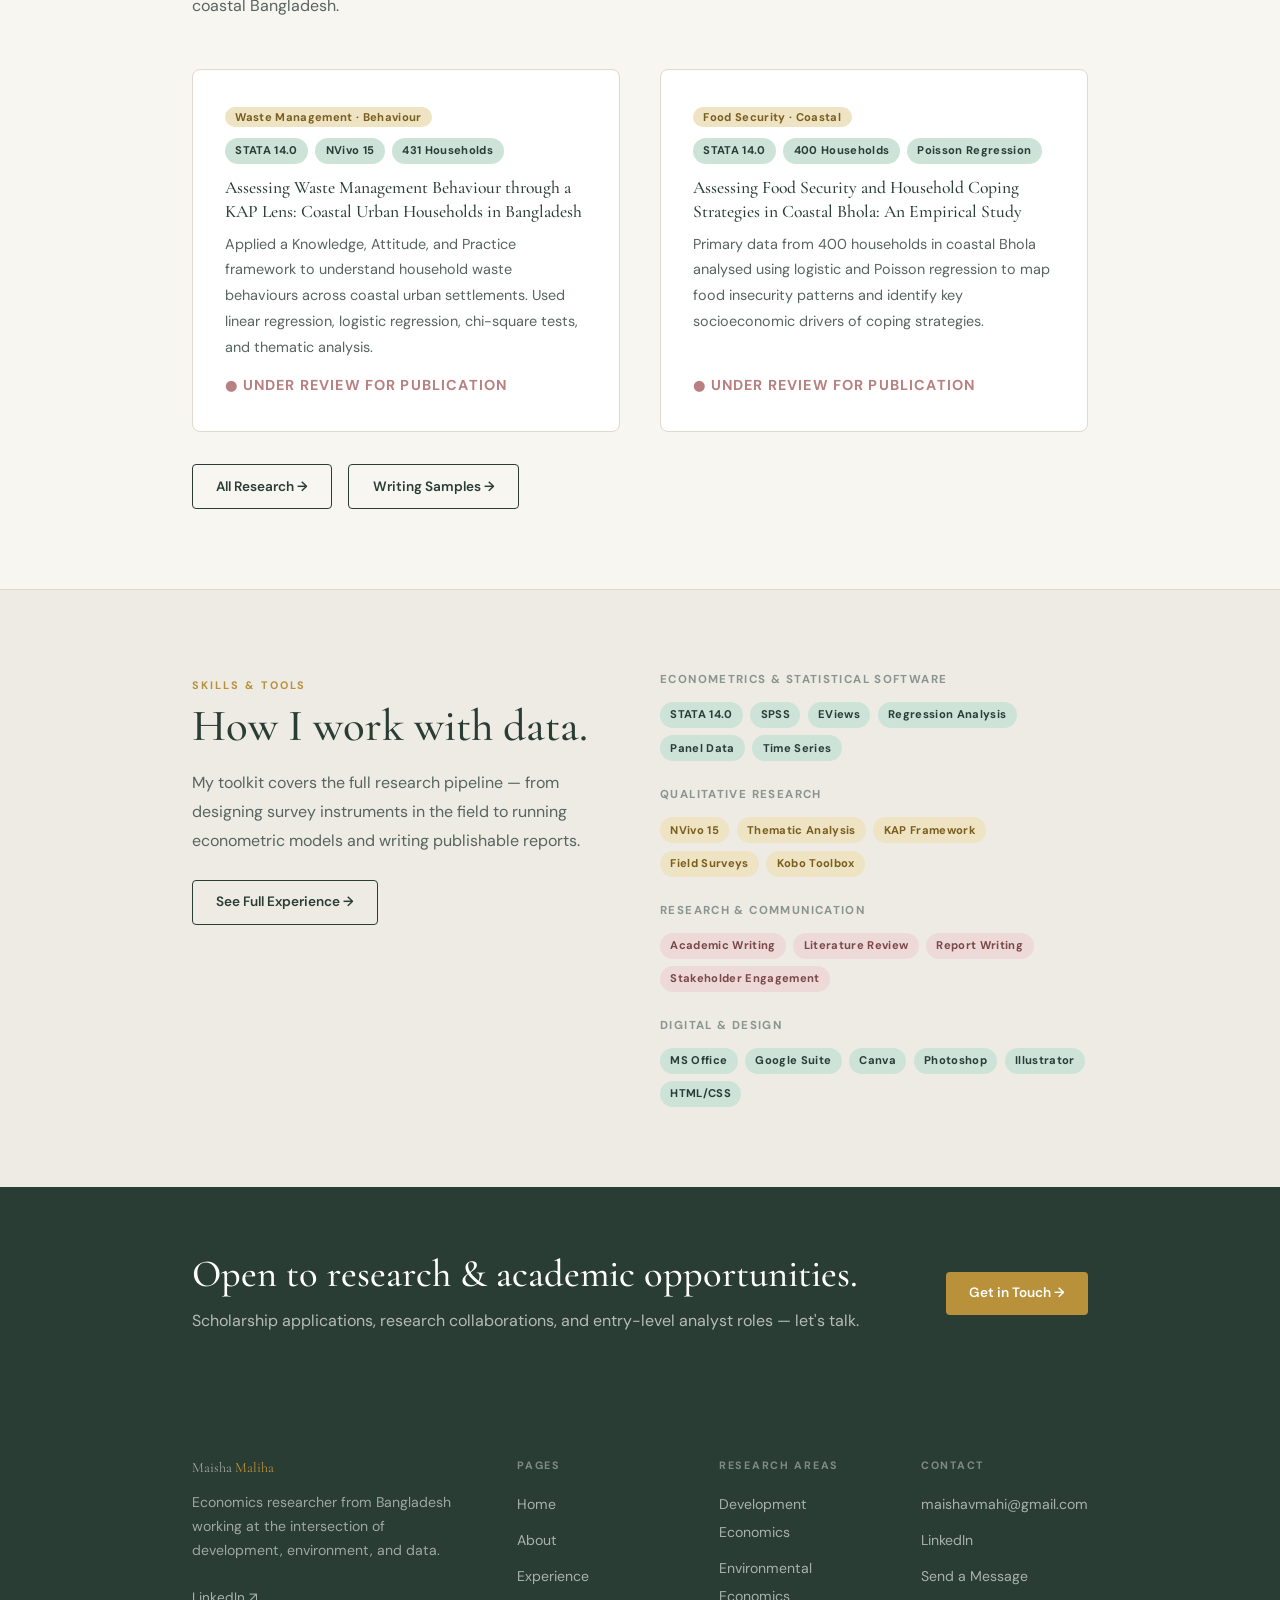
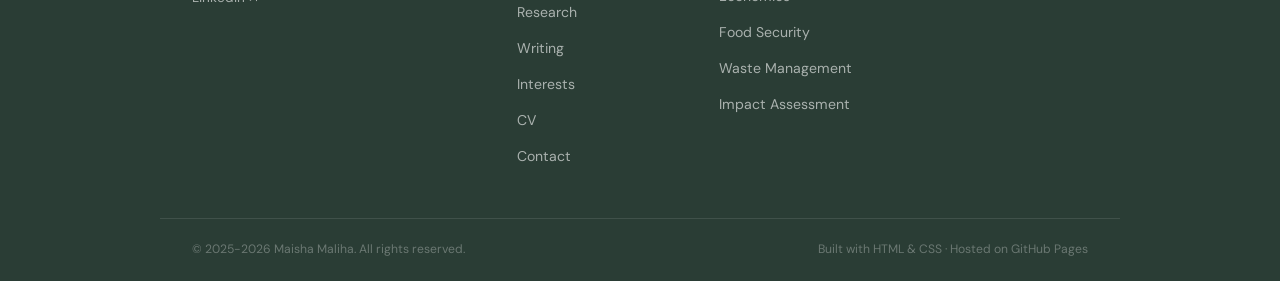
==== commit 231fe5f2: "Merge: keep local about.html edits, use remote for other pages" ====
--- a/index.html
+++ b/index.html
@@ -285,7 +285,7 @@
            Save your photo as images/maisha.jpg and replace everything
            inside .photo-frame with: <img src="images/maisha.jpg" alt="Maisha Maliha"> -->
       <div class="photo-frame" aria-label="Photo of Maisha Maliha">
-        <img src="images/maisha.jpg" alt="Maisha Maliha">
+        <img src="images/maisha photo 1.jpg" alt="Maisha Maliha">
       </div>
 
     </div>
@@ -538,7 +538,7 @@
   </div>
   <div class="footer-btm">
     <!-- ✏️ Update year -->
-    <p>© 2025 Maisha Maliha. All rights reserved.</p>
+    <p>© 2025-2026 Maisha Maliha. All rights reserved.</p>
     <p>Built with HTML &amp; CSS · Hosted on <a href="https://pages.github.com" target="_blank">GitHub Pages</a></p>
   </div>
 </footer>
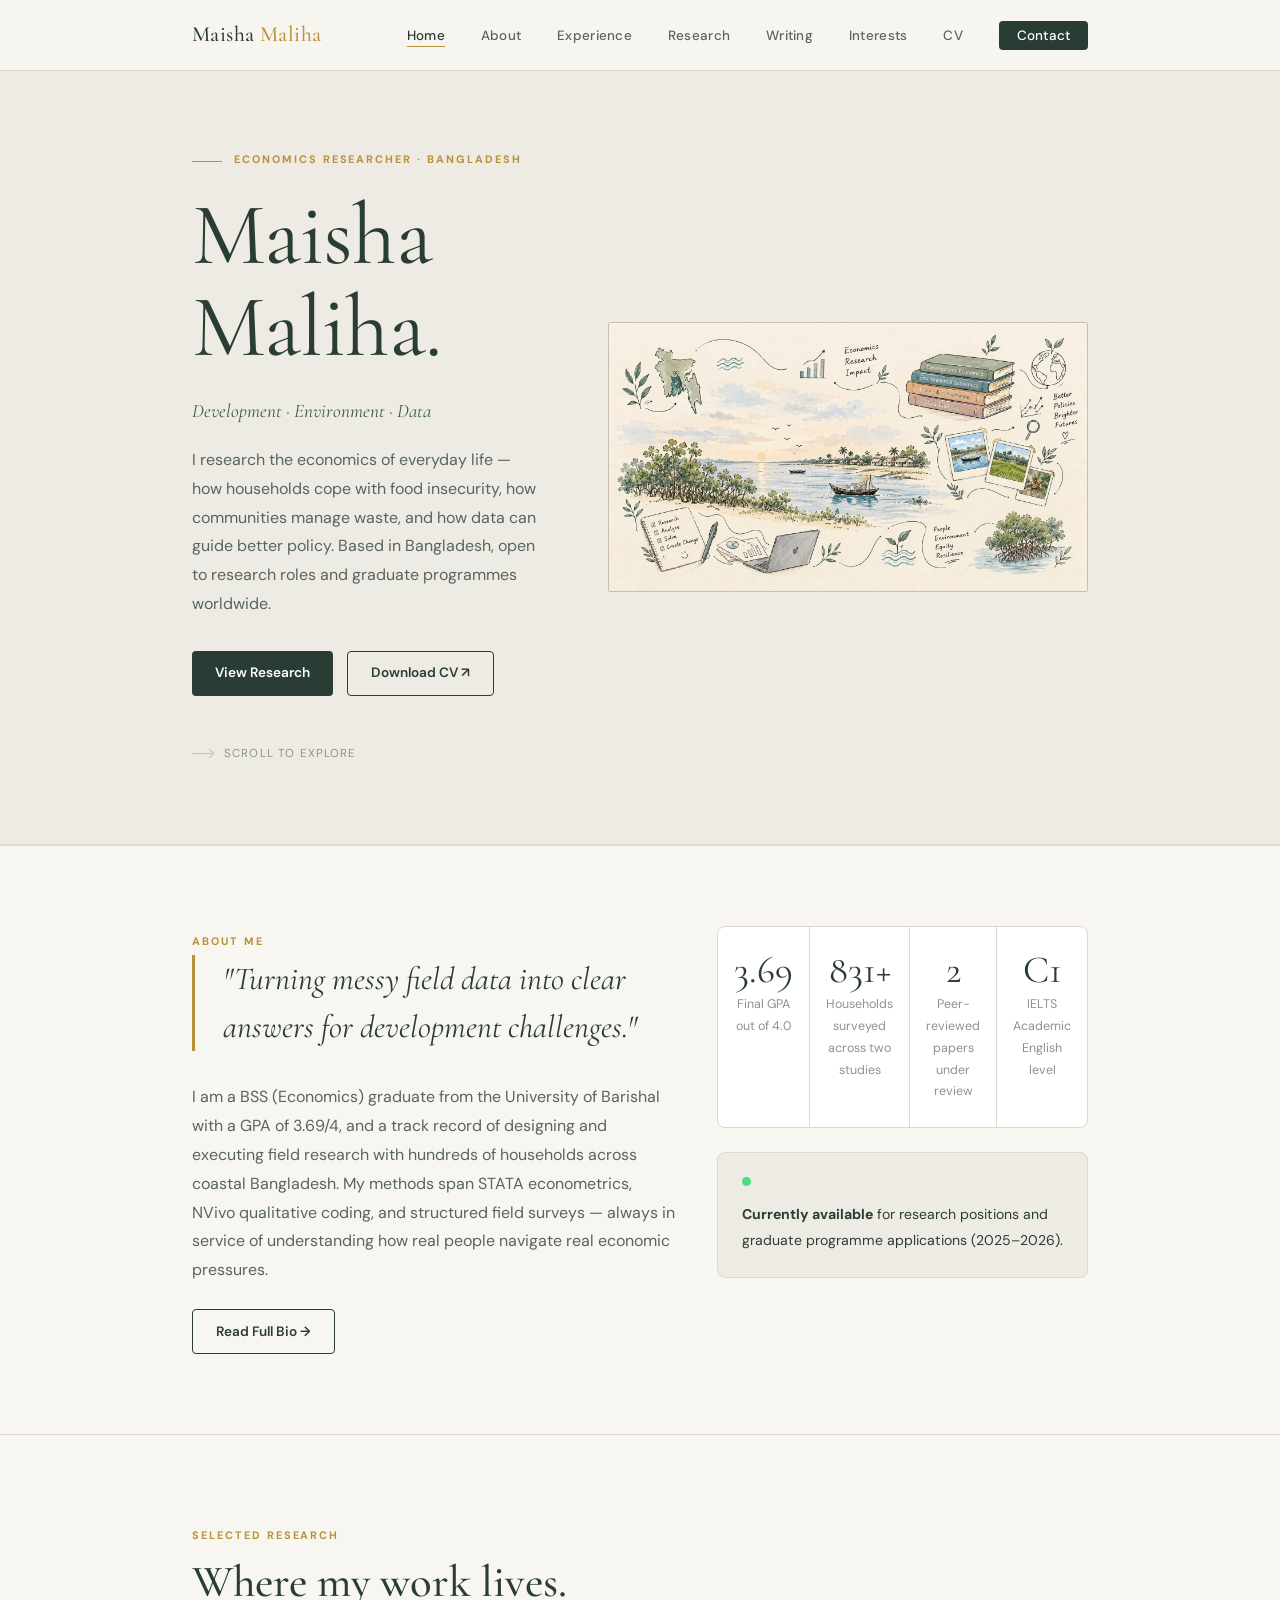
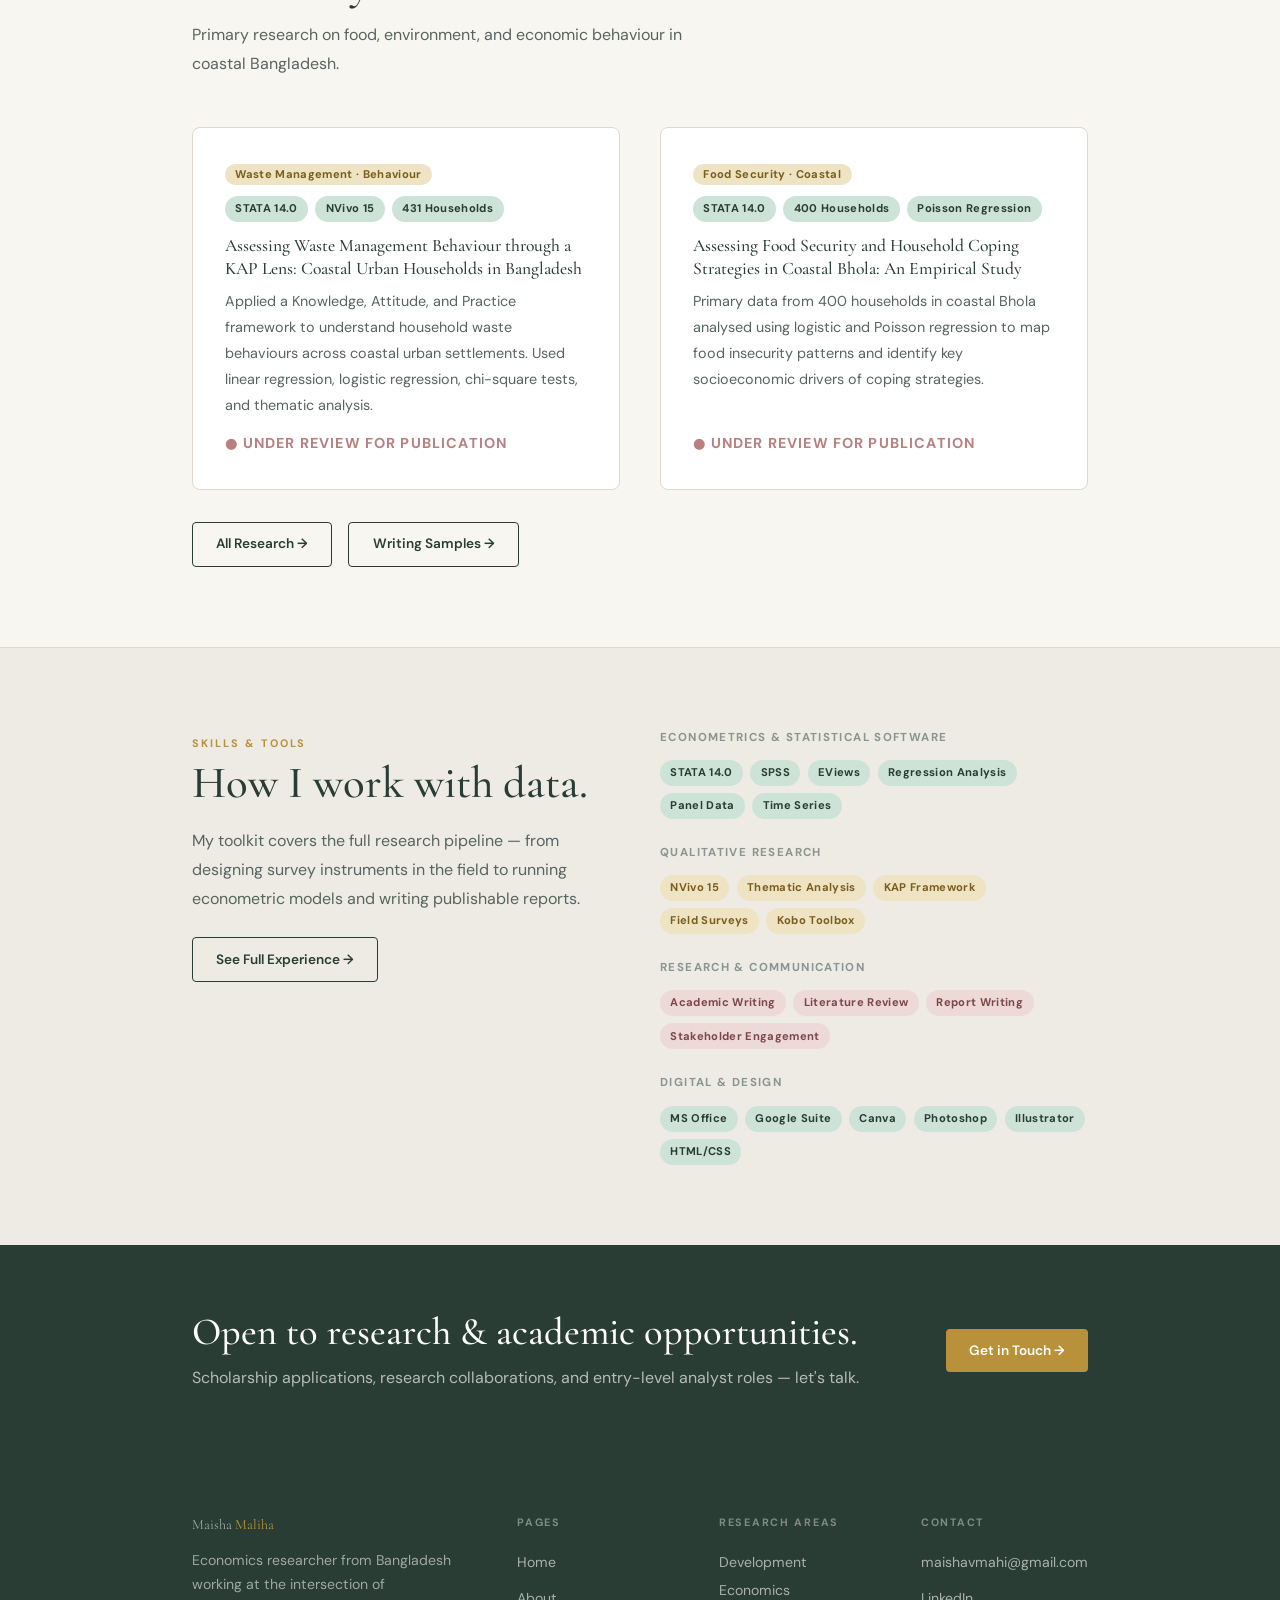
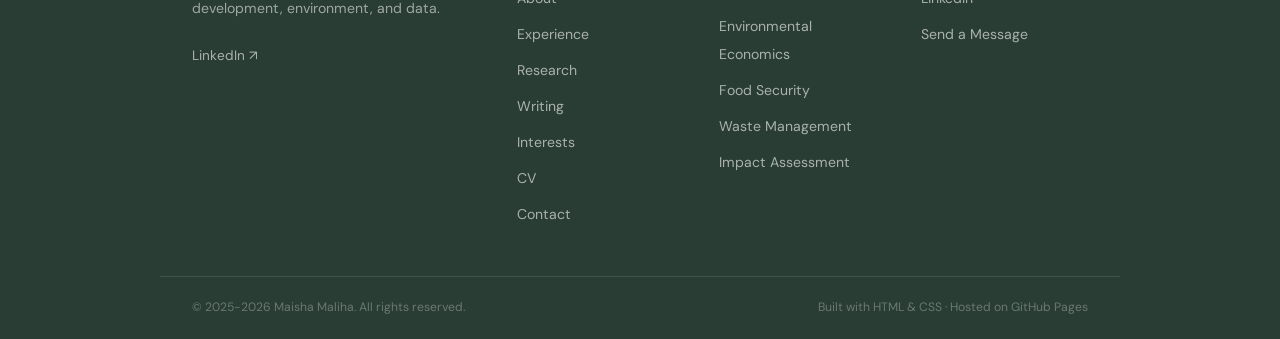
==== commit 39a420f9: "Changed many things" ====
--- a/index.html
+++ b/index.html
@@ -128,19 +128,19 @@
 
     /* Photo / avatar */
     .photo-frame {
-      width: 220px;
-      height: 280px;
-      border: 1px solid var(--border-d);
-      border-radius: 2px;
-      background: var(--green-lt);
-      display: flex;
-      flex-direction: column;
-      align-items: center;
-      justify-content: center;
-      gap: 0.5rem;
-      flex-shrink: 0;
-      position: relative;
-      overflow: hidden;
+     width: 480px;
+    height: 270px;
+    border: 1px solid var(--border-d);
+    border-radius: 2px;
+    background: var(--green-lt);
+    display: flex;
+    flex-direction: column;
+    align-items: center;
+    justify-content: center;
+    gap: 0.5rem;
+    flex-shrink: 0;
+    position: relative;
+    overflow: hidden;
     }
     /* ✏️ When you add your photo: put <img src="images/maisha.jpg"> inside .photo-frame
        and remove the .photo-initials and .photo-hint spans.               */
@@ -213,10 +213,10 @@
     .cta-row { display: flex; justify-content: space-between; align-items: center; gap: 2rem; flex-wrap: wrap; }
 
     @media (max-width: 640px) {
-      .hero-grid  { grid-template-columns: 1fr; }
-      .photo-frame { width: 160px; height: 200px; order: -1; margin: 0 auto; }
-      .stat-row   { grid-template-columns: 1fr 1fr; }
-      .cta-row    { flex-direction: column; align-items: flex-start; }
+    .hero-grid  { grid-template-columns: 1fr; }
+    .photo-frame { width: 100%; height: auto; aspect-ratio: 16/9; order: -1; margin: 0 auto; }
+    .stat-row   { grid-template-columns: 1fr 1fr; }
+    .cta-row    { flex-direction: column; align-items: flex-start; }
     }
   </style>
 </head>
@@ -285,7 +285,7 @@
            Save your photo as images/maisha.jpg and replace everything
            inside .photo-frame with: <img src="images/maisha.jpg" alt="Maisha Maliha"> -->
       <div class="photo-frame" aria-label="Photo of Maisha Maliha">
-        <img src="images/maisha photo 1.jpg" alt="Maisha Maliha">
+        <img src="images/Home-photo-1.jpg" alt="Maisha Maliha">
       </div>
 
     </div>
--- a/style.css
+++ b/style.css
@@ -221,7 +221,14 @@
   transition: box-shadow 0.25s, transform 0.25s;
 }
 .card:hover { box-shadow: 0 6px 28px rgba(42,61,53,0.09); transform: translateY(-2px); }
-.card-accent { border-left: 3px solid var(--gold); border-radius: 0 var(--r-lg) var(--r-lg) 0; }
+.card-accent {
+  display: flex;
+  flex-direction: column;
+}
+
+.card-accent .btn {
+  margin-top: auto;
+}
 .card-surface { background: var(--surface); border: 1px solid var(--border); border-radius: var(--r-lg); padding: 1.5rem; }
 
 /* ── TAGS ───────────────────────────────────────────────────────── */
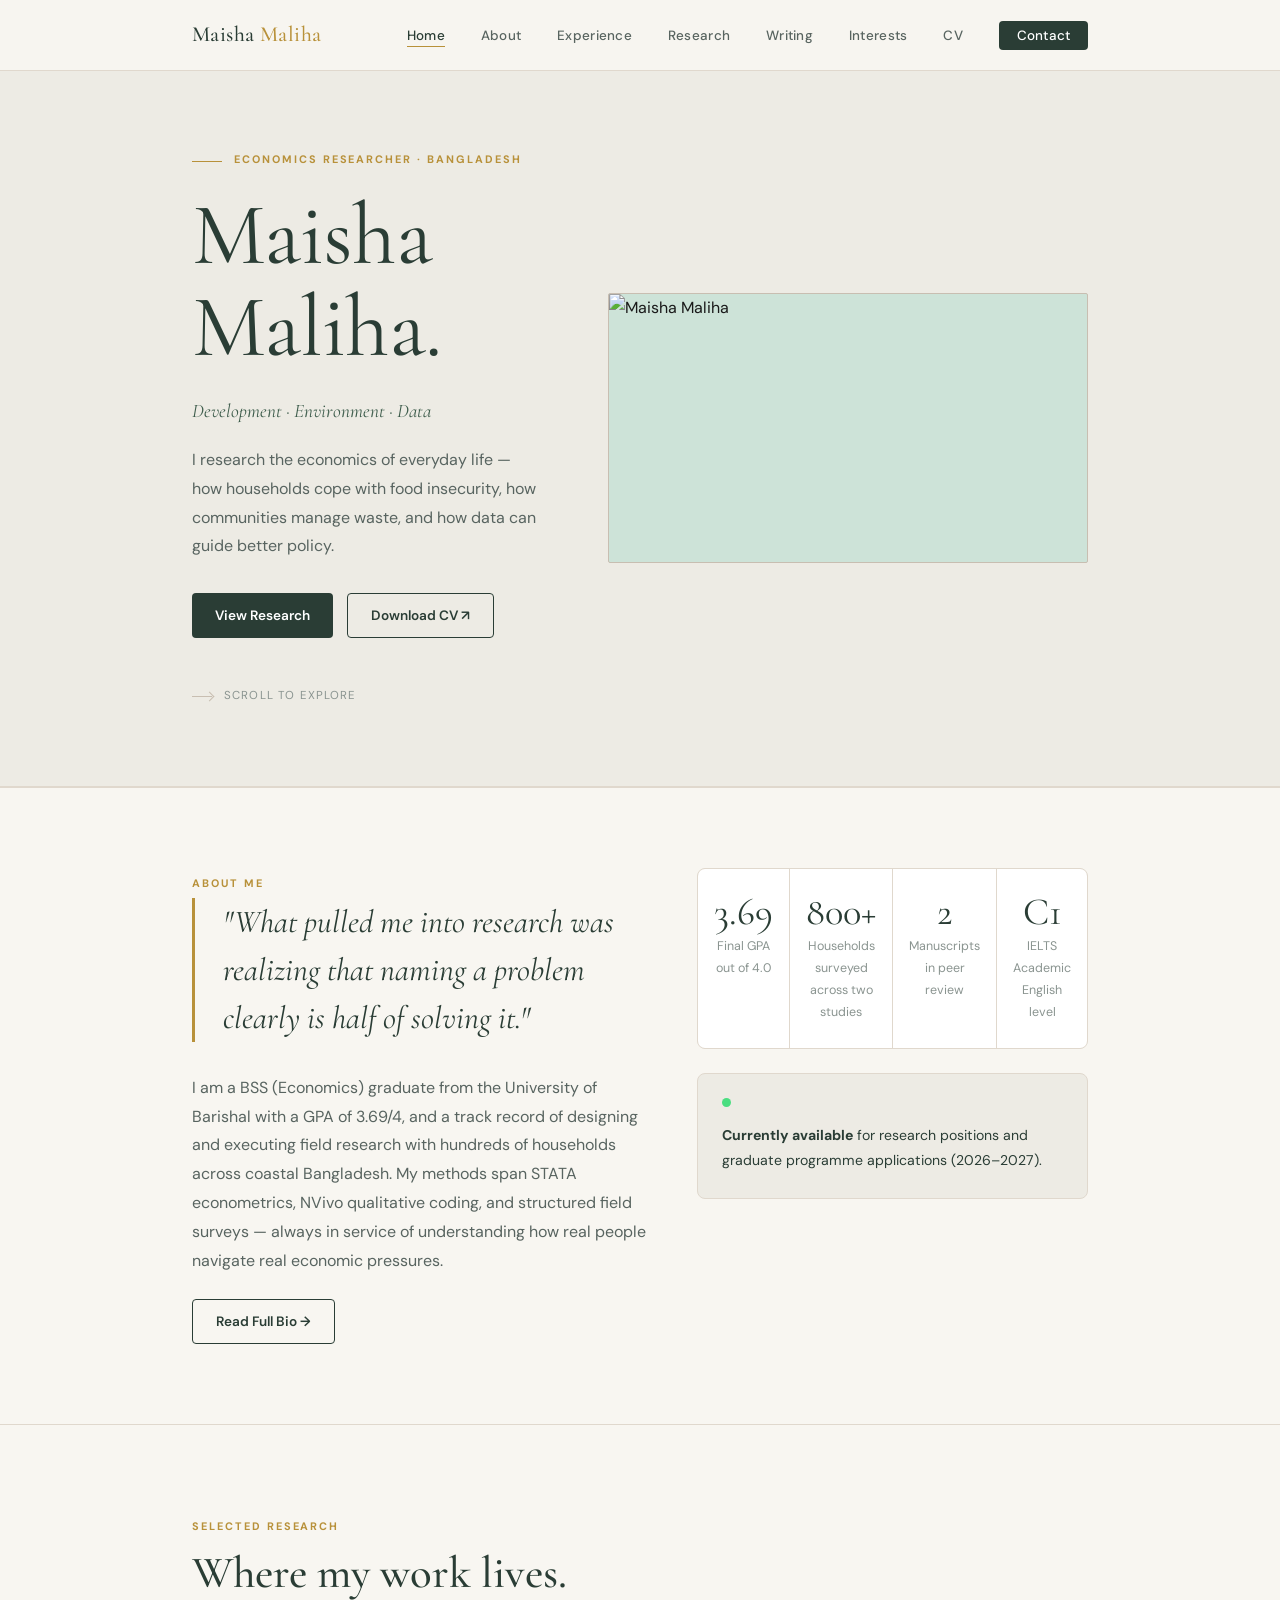
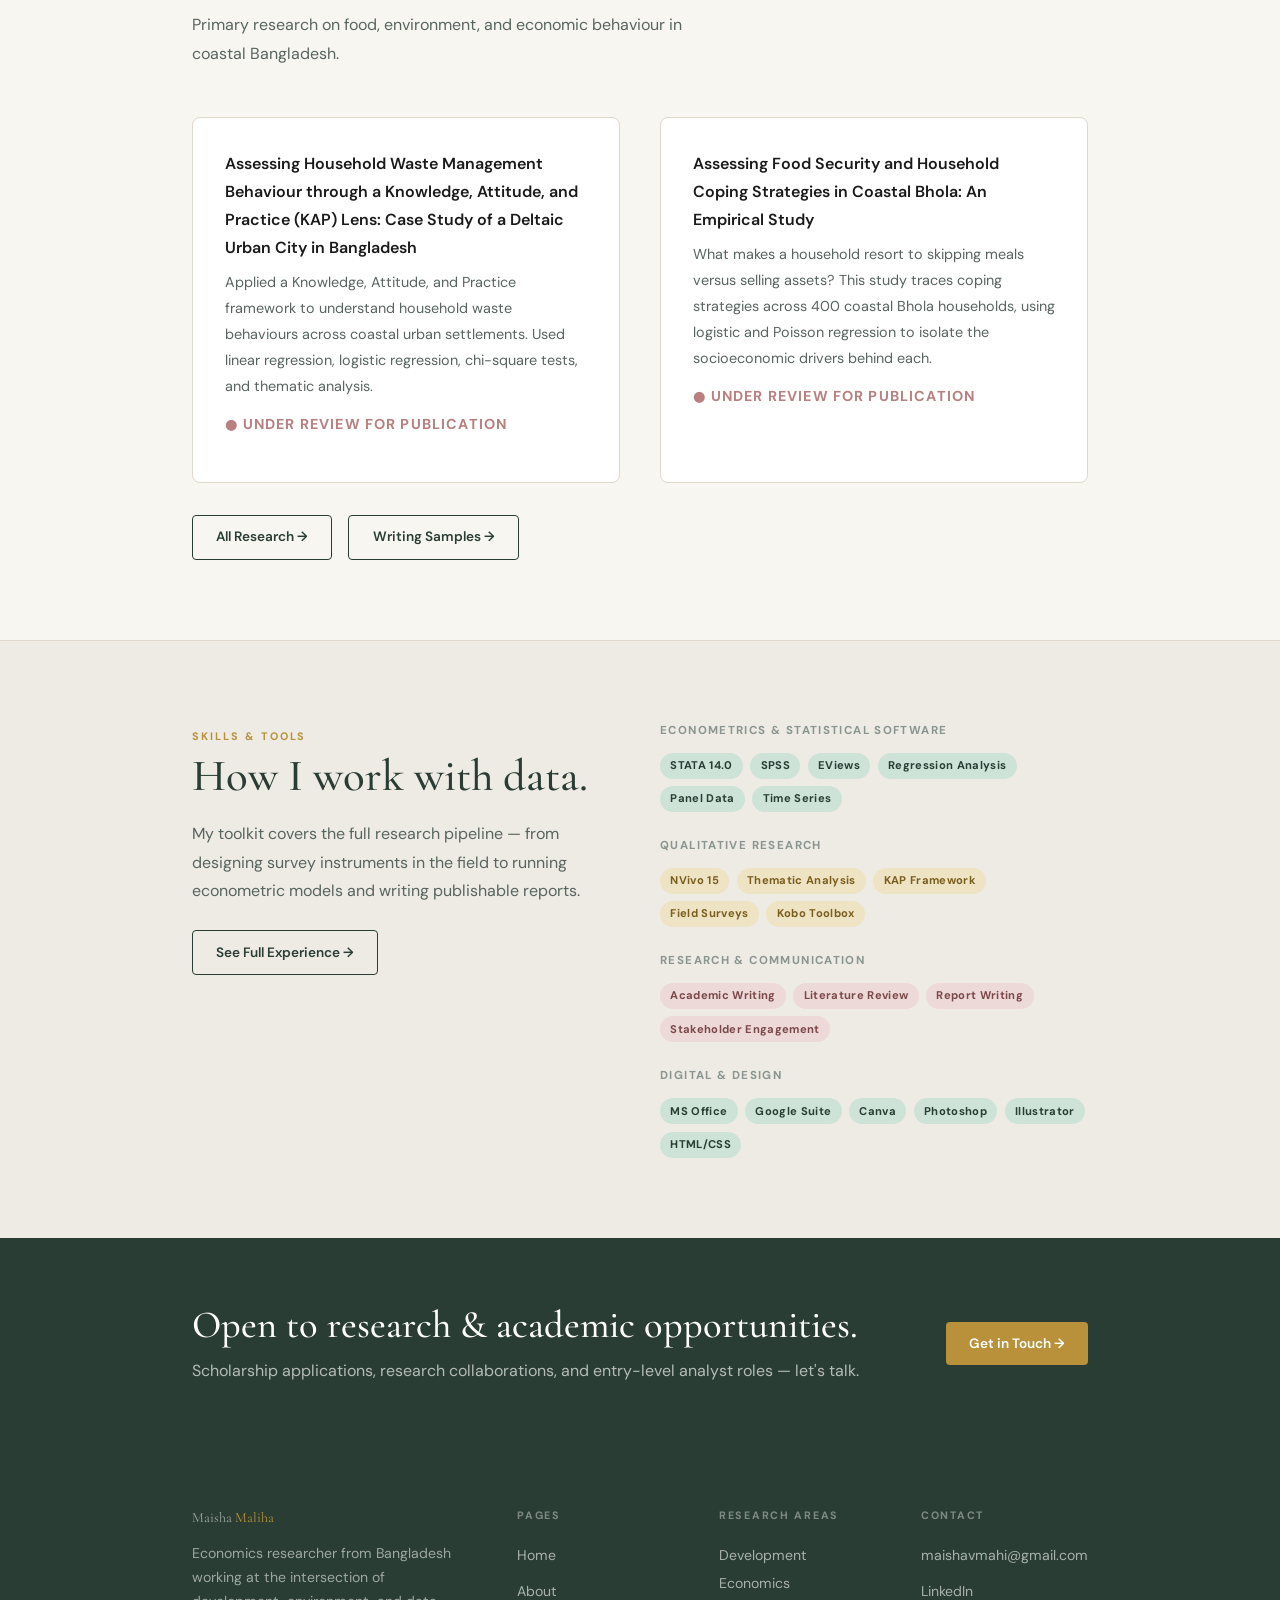
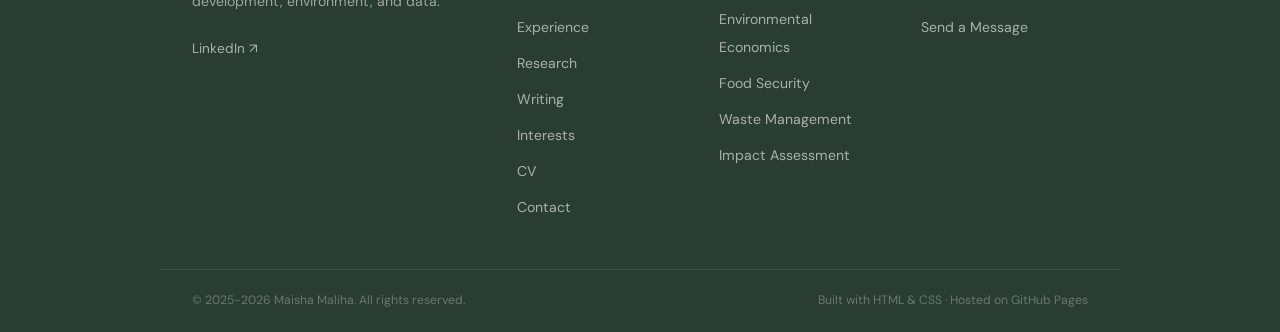
==== commit f86df13e: "photo edit done" ====
--- a/index.html
+++ b/index.html
@@ -267,9 +267,7 @@
         <p class="hero-desc">
           I research the economics of everyday life — how households cope with food insecurity,
           how communities manage waste, and how data can guide better policy.
-          Based in Bangladesh, open to research roles and graduate programmes worldwide.
         </p>
-
         <div class="hero-btns">
           <a href="research.html" class="btn btn-green">View Research</a>
           <a href="cv.html" class="btn btn-outline">Download CV ↗</a>
@@ -301,7 +299,7 @@
         <p class="label">About Me</p>
         <!-- ✏️ Update this quote — your most compelling self-description -->
         <p class="big-quote">
-          "Turning messy field data into clear answers for development challenges."
+          "What pulled me into research was realizing that naming a problem clearly is half of solving it."
         </p>
         <!-- ✏️ 2–3 sentences of your story -->
         <p>
@@ -324,12 +322,12 @@
             <div class="desc">Final GPA out of 4.0</div>
           </div>
           <div class="stat-cell">
-            <div class="num">831+</div>
+            <div class="num">800+</div>
             <div class="desc">Households surveyed across two studies</div>
           </div>
           <div class="stat-cell">
             <div class="num">2</div>
-            <div class="desc">Peer-reviewed papers under review</div>
+            <div class="desc">Manuscripts in peer review</div>
           </div>
           <div class="stat-cell">
             <div class="num">C1</div>
@@ -342,7 +340,7 @@
           <div class="avail-dot" style="background:#4ade80;width:9px;height:9px;border-radius:50%;flex-shrink:0;"></div>
           <!-- ✏️ Update this to reflect your current availability -->
           <p style="font-size:0.88rem; color:var(--green); margin:0;">
-            <strong>Currently available</strong> for research positions and graduate programme applications (2025–2026).
+            <strong>Currently available</strong> for research positions and graduate programme applications (2026–2027).
           </p>
         </div>
       </div>
@@ -364,16 +362,16 @@
 
       <!-- Research card 1 -->
       <article class="rp-card card-accent">
-        <div>
+        <!--div>
           <span class="tag tag-gold">Waste Management · Behaviour</span>
           <div class="tags mt-1">
             <span class="tag tag-green">STATA 14.0</span>
             <span class="tag tag-green">NVivo 15</span>
             <span class="tag tag-green">431 Households</span>
           </div>
-        </div>
+        </div-->
         <div>
-          <h3>Assessing Waste Management Behaviour through a KAP Lens: Coastal Urban Households in Bangladesh</h3>
+          <h4>Assessing Household Waste Management Behaviour through a Knowledge, Attitude, and Practice (KAP) Lens: Case Study of a Deltaic Urban City in Bangladesh</h4>
           <p class="mt-1">
             Applied a Knowledge, Attitude, and Practice framework to understand household waste
             behaviours across coastal urban settlements. Used linear regression, logistic regression,
@@ -385,20 +383,18 @@
 
       <!-- Research card 2 -->
       <article class="rp-card card-accent">
-        <div>
+        <!--div>
           <span class="tag tag-gold">Food Security · Coastal</span>
           <div class="tags mt-1">
             <span class="tag tag-green">STATA 14.0</span>
             <span class="tag tag-green">400 Households</span>
             <span class="tag tag-green">Poisson Regression</span>
           </div>
-        </div>
+        </div-->
         <div>
-          <h3>Assessing Food Security and Household Coping Strategies in Coastal Bhola: An Empirical Study</h3>
+          <h4>Assessing Food Security and Household Coping Strategies in Coastal Bhola: An Empirical Study</h4>
           <p class="mt-1">
-            Primary data from 400 households in coastal Bhola analysed using logistic and Poisson
-            regression to map food insecurity patterns and identify key socioeconomic drivers
-            of coping strategies.
+            What makes a household resort to skipping meals versus selling assets? This study traces coping strategies across 400 coastal Bhola households, using logistic and Poisson regression to isolate the socioeconomic drivers behind each.
           </p>
         </div>
         <p class="rp-status status-review">● Under Review for Publication</p>
--- a/style.css
+++ b/style.css
@@ -338,3 +338,40 @@
 @media (max-width: 480px) {
   .container { padding: 0 1.25rem; }
 }
+/* ── EXPANDABLE "READ MORE" DESCRIPTION ────────────────────────── */
+.expandable-desc {
+  position: relative;
+  overflow: hidden;
+  max-height: 4.9em;
+  transition: max-height 0.4s ease;
+}
+.expandable-desc p { margin: 0 0 0.9em; text-align: justify; }
+.expandable-desc p:last-child { margin-bottom: 0; }
+.expandable-desc::after {
+  content: "";
+  position: absolute;
+  left: 0; right: 0; bottom: 0;
+  height: 2.2em;
+  background: linear-gradient(to bottom, rgba(255,255,255,0), var(--card));
+  transition: opacity 0.3s ease;
+}
+.expandable-desc.is-expanded { max-height: 6000px; }
+.expandable-desc.is-expanded::after { opacity: 0; }
+
+.read-more-btn {
+  display: inline-flex;
+  align-items: center;
+  gap: 0.3rem;
+  margin-top: 0.75rem;
+  background: none;
+  border: none;
+  padding: 0;
+  font-family: var(--sans);
+  font-size: 0.82rem;
+  font-weight: 600;
+  color: var(--green-mid);
+  cursor: pointer;
+  text-decoration: underline;
+  text-underline-offset: 3px;
+}
+.read-more-btn:hover { color: var(--gold); }
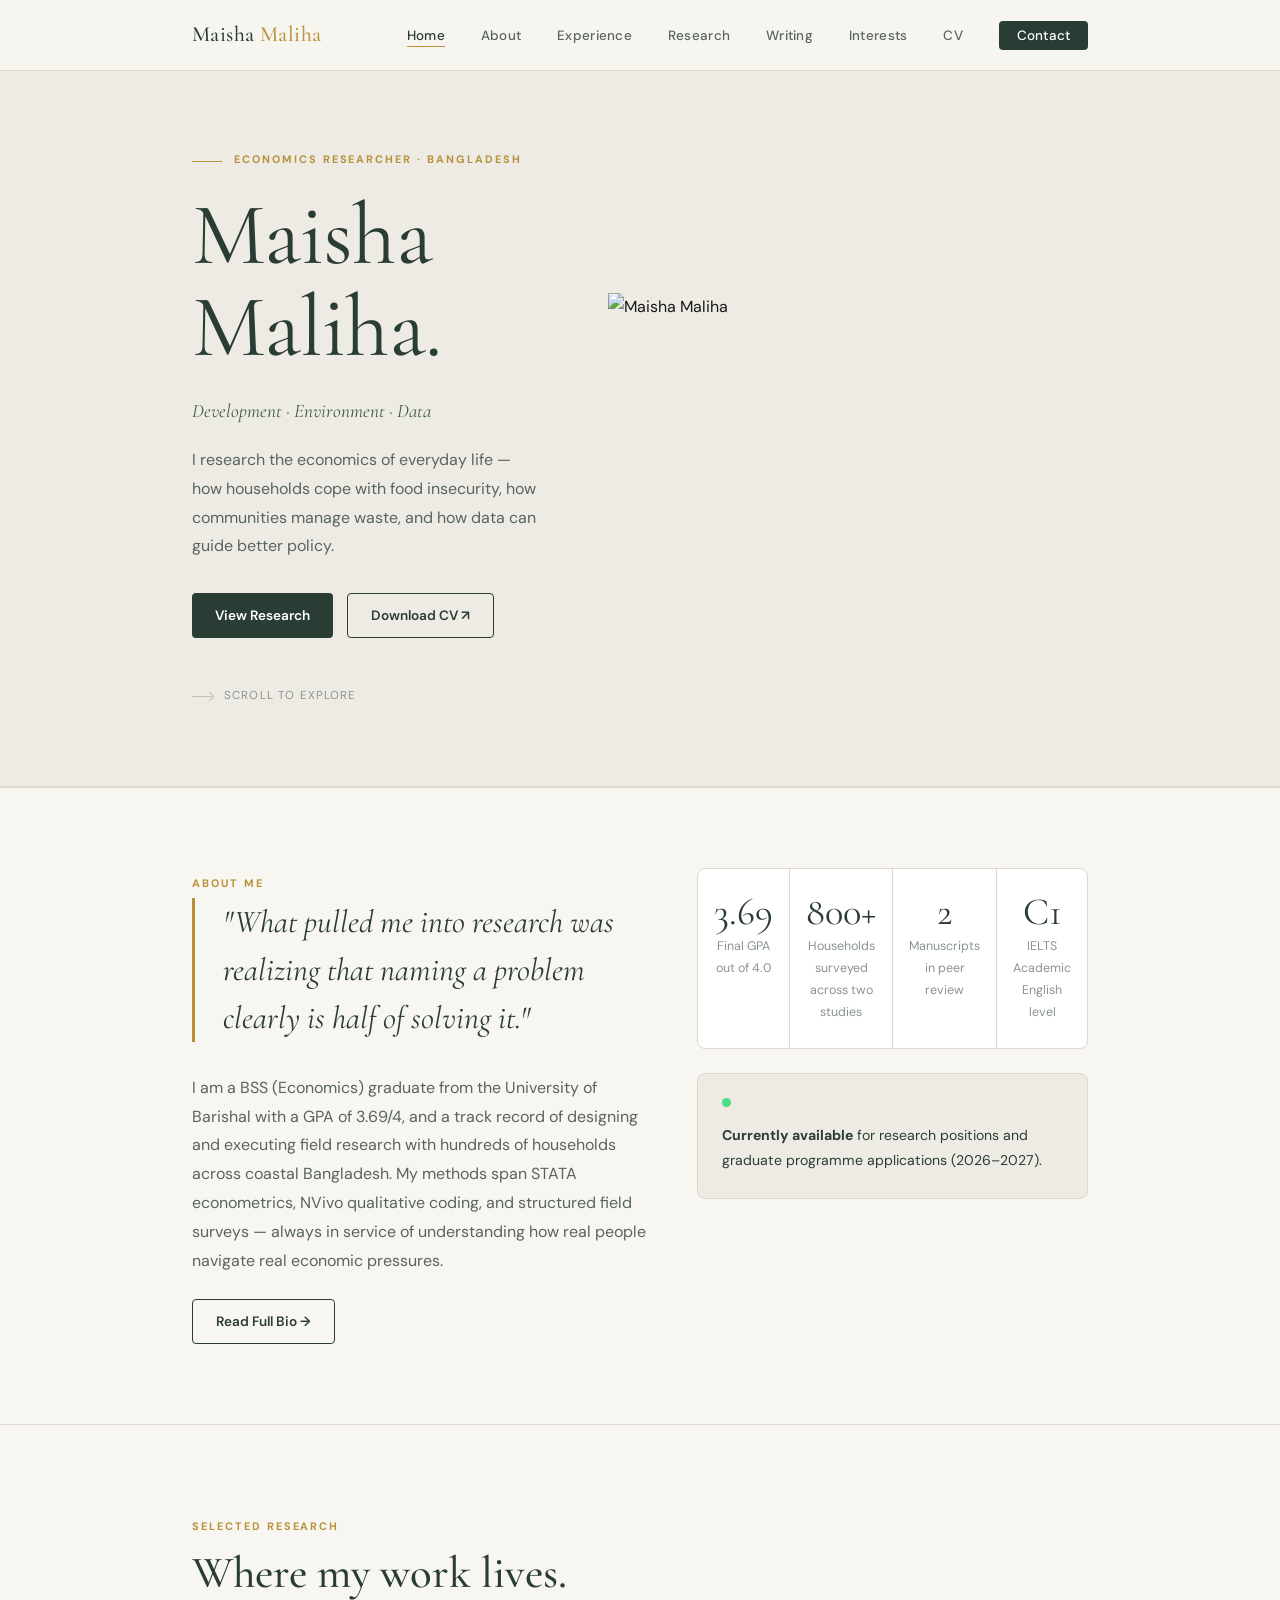
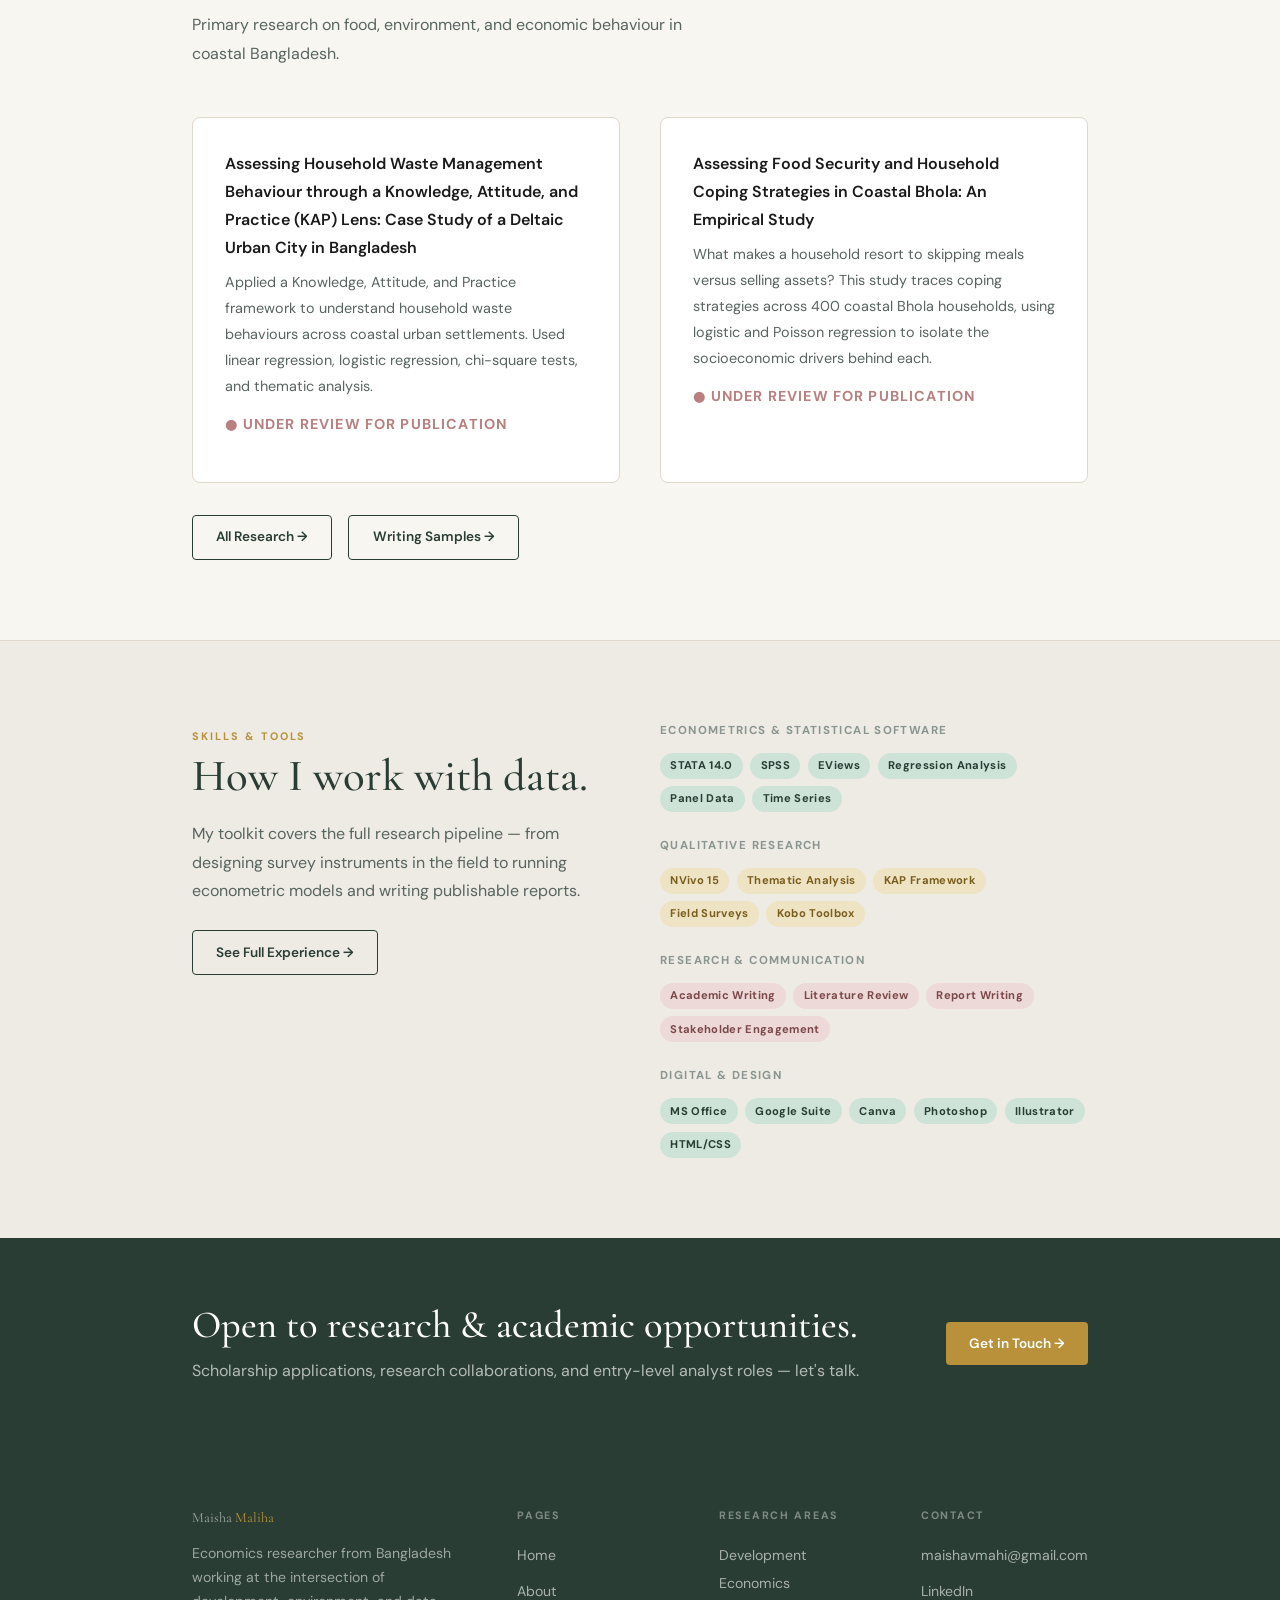
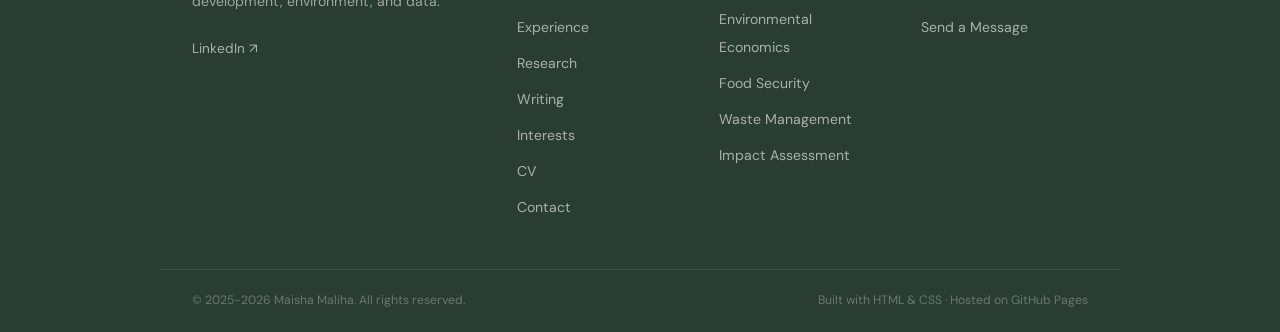
==== commit 0370dee8: "home photo edit done" ====
--- a/index.html
+++ b/index.html
@@ -130,9 +130,6 @@
     .photo-frame {
      width: 480px;
     height: 270px;
-    border: 1px solid var(--border-d);
-    border-radius: 2px;
-    background: var(--green-lt);
     display: flex;
     flex-direction: column;
     align-items: center;
@@ -283,7 +280,8 @@
            Save your photo as images/maisha.jpg and replace everything
            inside .photo-frame with: <img src="images/maisha.jpg" alt="Maisha Maliha"> -->
       <div class="photo-frame" aria-label="Photo of Maisha Maliha">
-        <img src="images/Home-photo-1.jpg" alt="Maisha Maliha">
+
+        <img src="images/home-photo-1.png" alt="Maisha Maliha" style="width:100%;height:100%;object-fit:cover; object-position:top;">
       </div>
 
     </div>
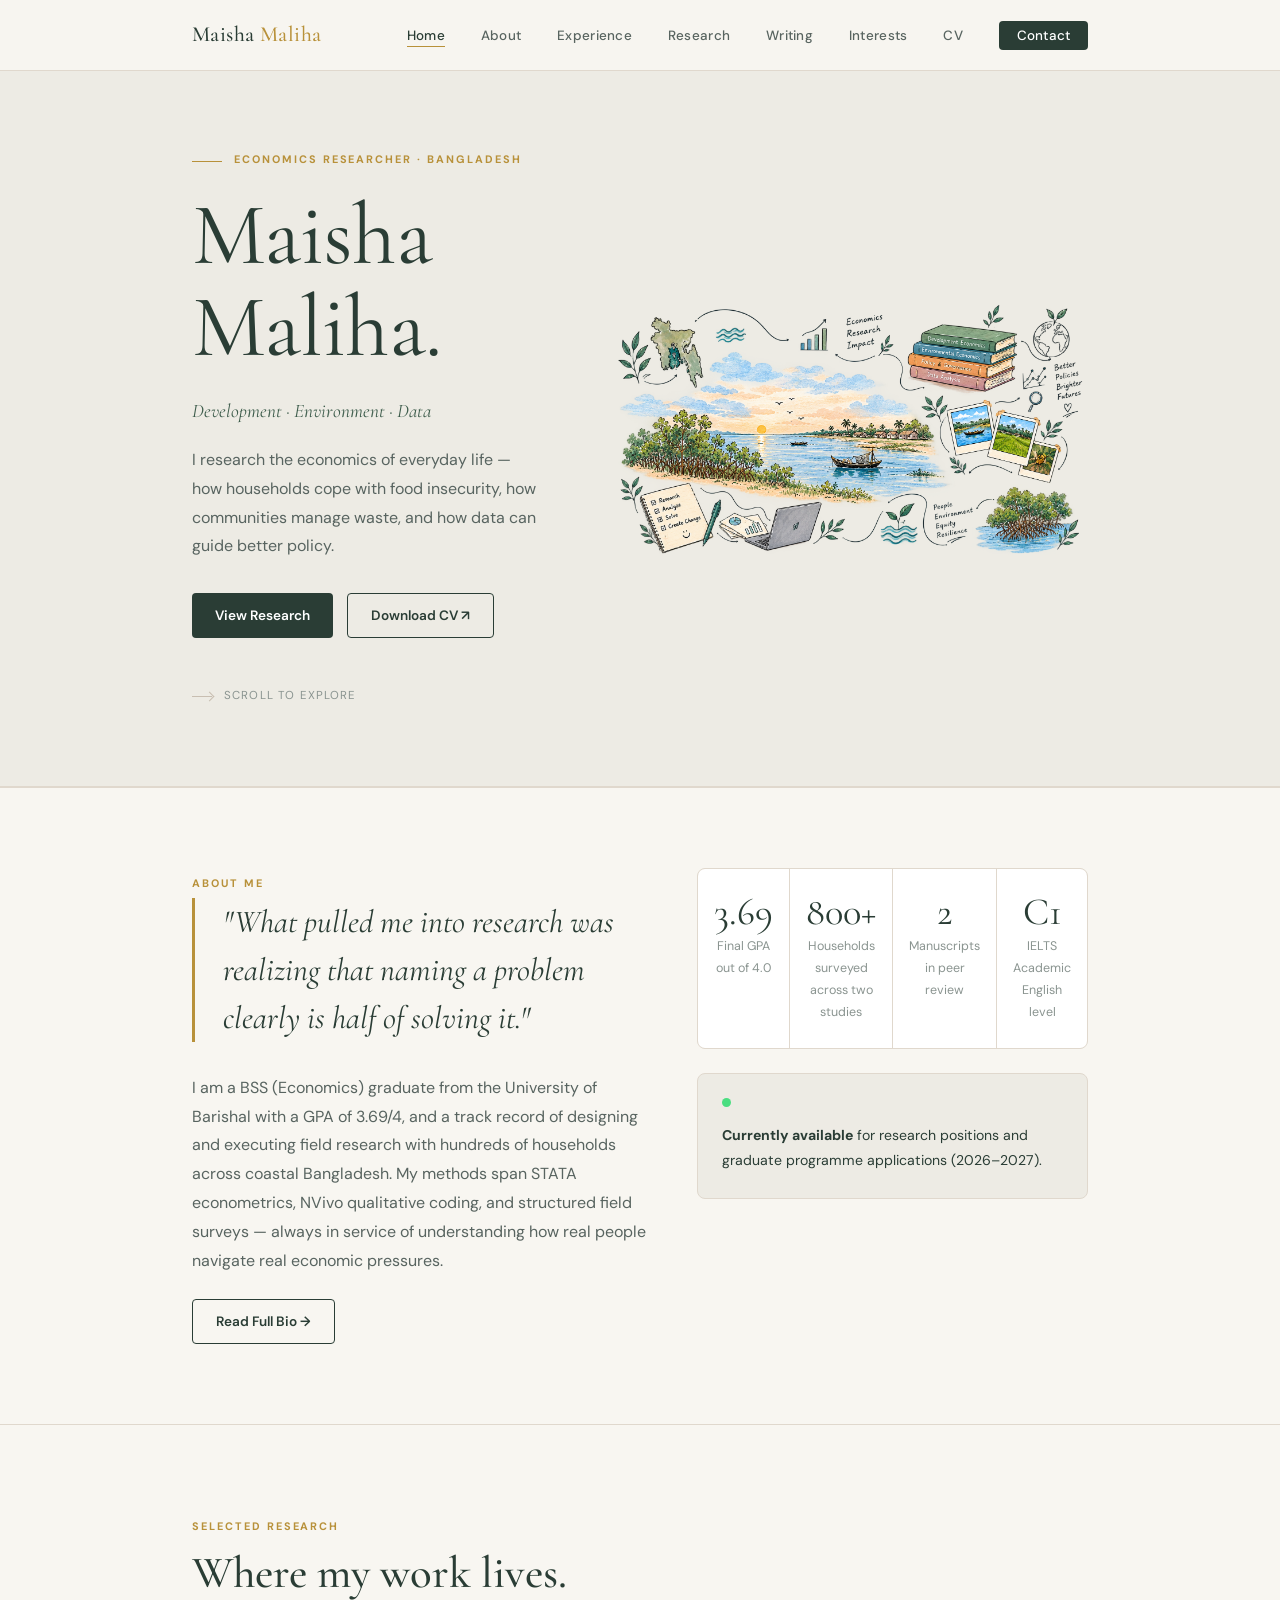
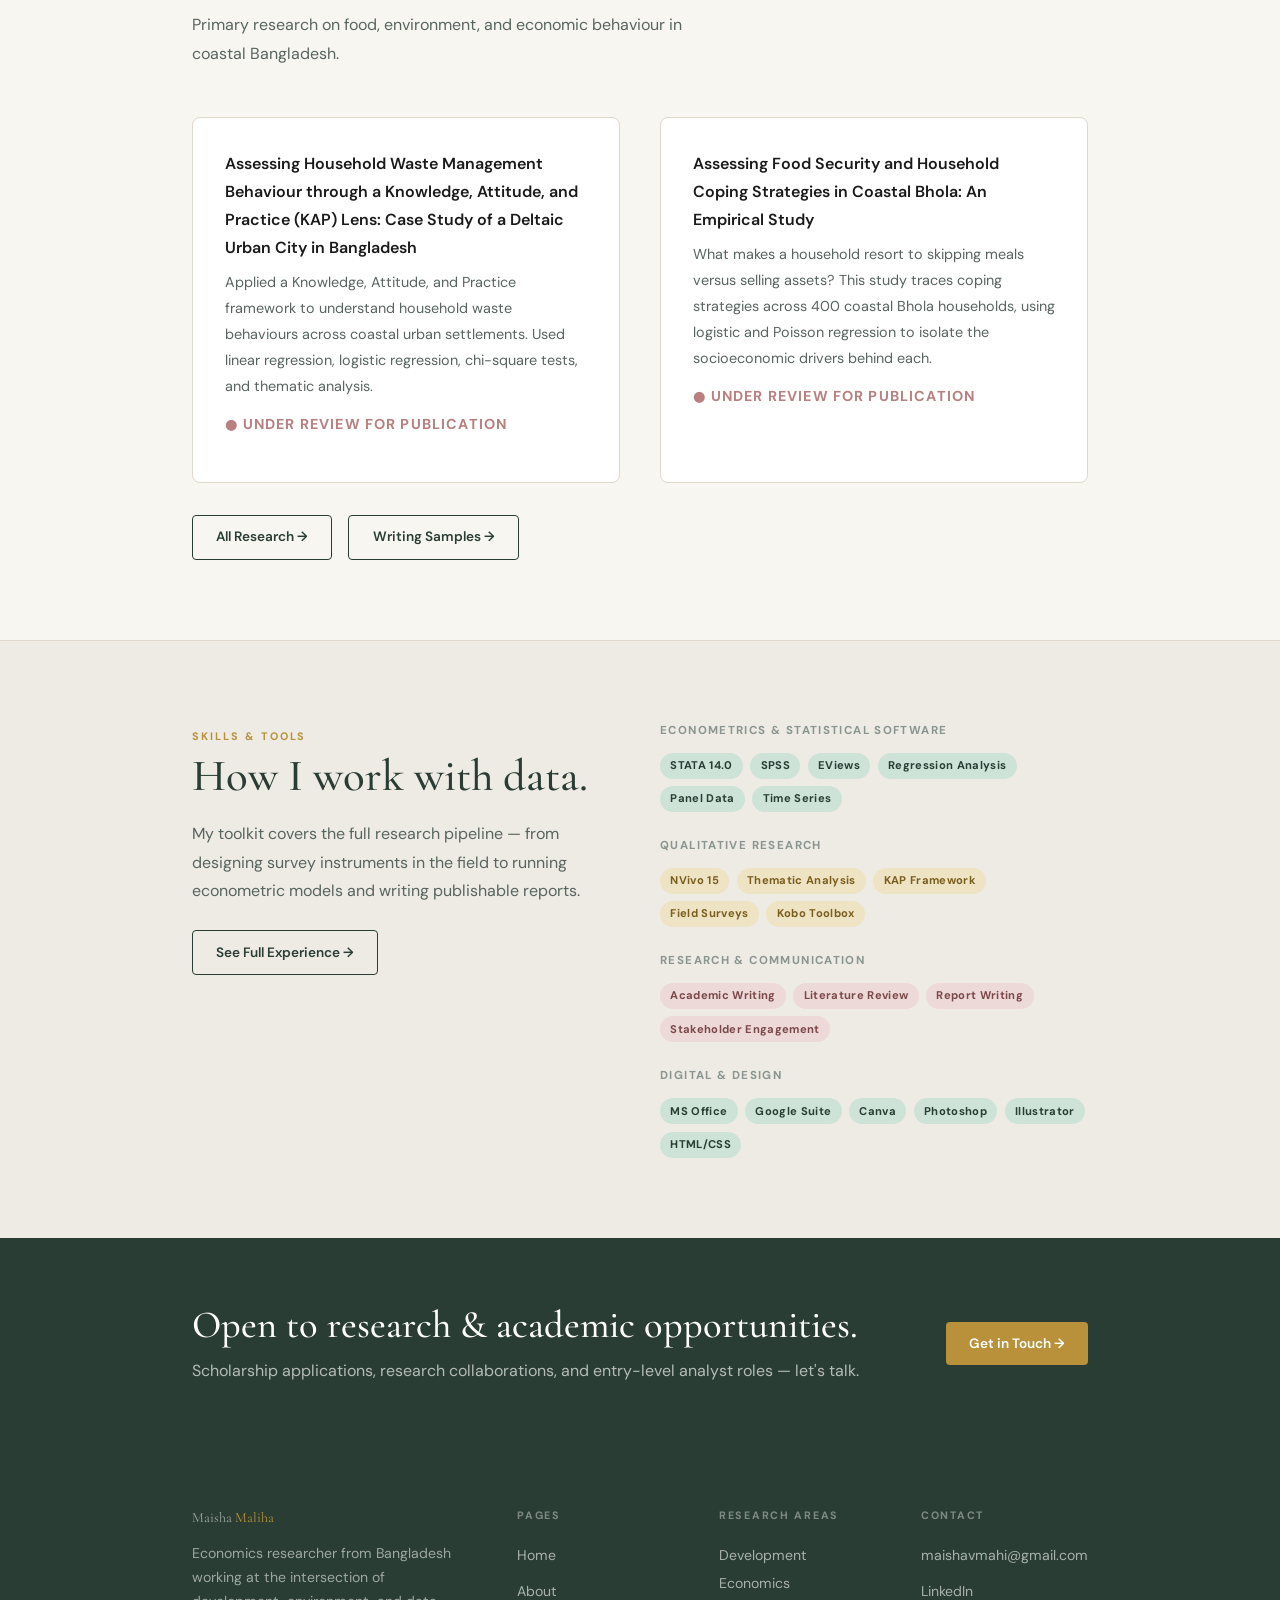
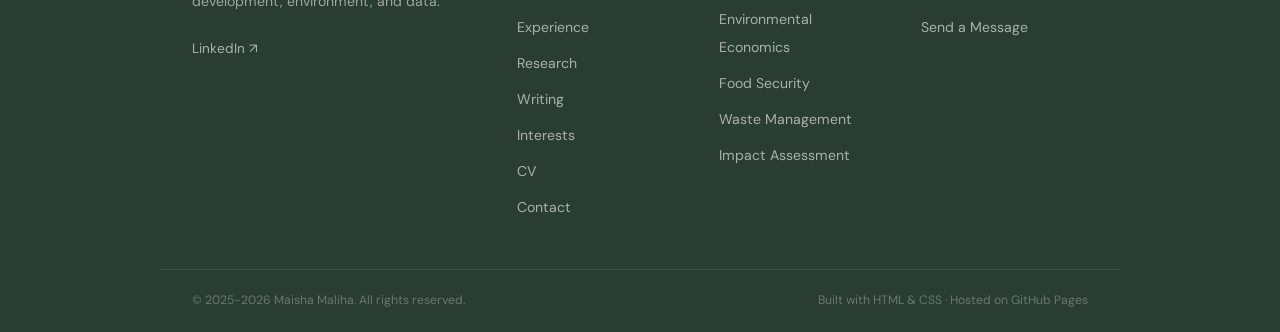
==== commit 74cb5179: "home photo edit" ====
--- a/index.html
+++ b/index.html
@@ -280,8 +280,7 @@
            Save your photo as images/maisha.jpg and replace everything
            inside .photo-frame with: <img src="images/maisha.jpg" alt="Maisha Maliha"> -->
       <div class="photo-frame" aria-label="Photo of Maisha Maliha">
-
-        <img src="images/home-photo-1.png" alt="Maisha Maliha" style="width:100%;height:100%;object-fit:cover; object-position:top;">
+        <img src="images/Home-photo-1.png" alt="Maisha Maliha" style="width:100%;height:100%;object-fit:cover; object-position:top;">
       </div>
 
     </div>
